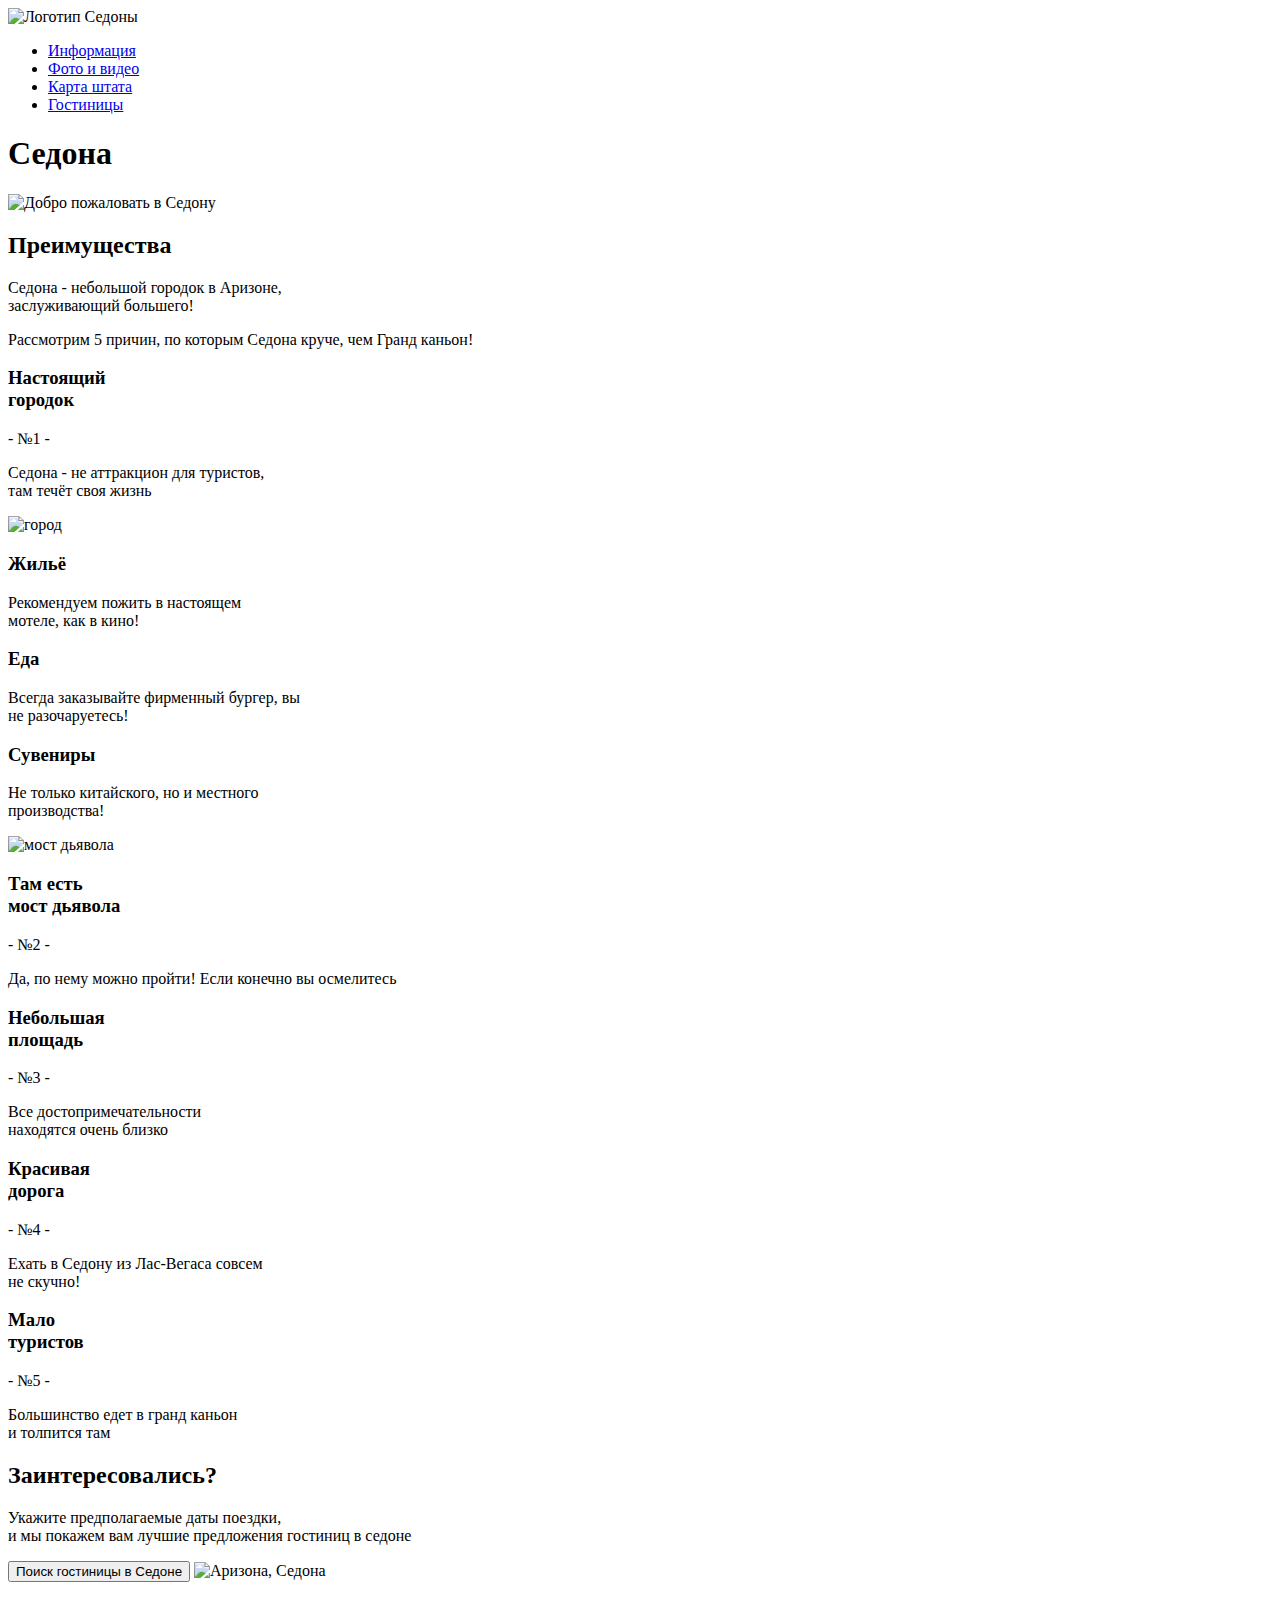
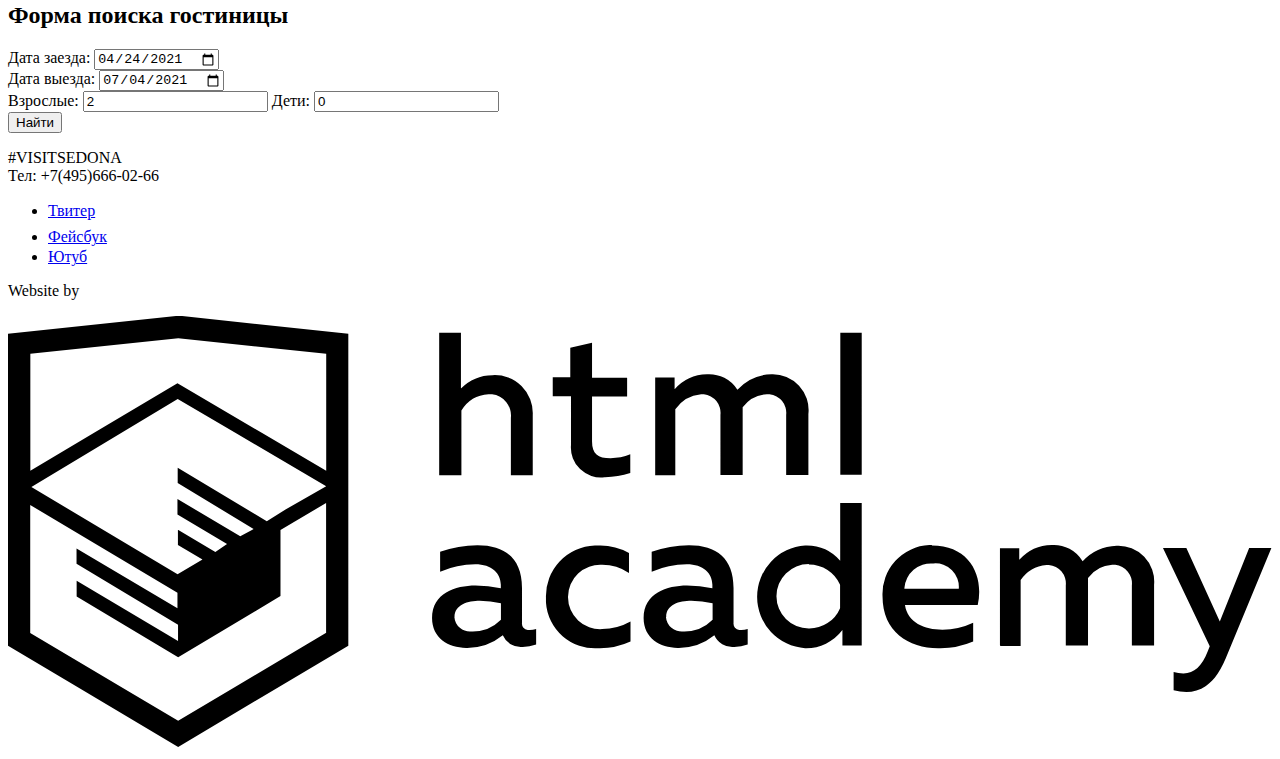
==== index.html @ e5399999 "Add files via upload" ====
<!DOCTYPE html>
<html lang="ru">
  <head>
  	<meta charset="utf-8">
  	<title>Седона</title>
    <link href="https://fonts.googleapis.com/css2?family=PT+Sans:wght@400;700&display=swap" rel="stylesheet">
    <link rel="stylesheet" href="css/normalize.css">
    <link rel="stylesheet" href="css/style.css">
  </head>
  <body>
    <div class="wrapper">
  	<header class="main-header">
  	  <nav class="main-navigation">
        <div class="main-navigation-wrapper">
          <div class="container">
  	  	    <a class="main-header-logo">
  	  	      <img src="img/logo.svg" width="140" height="71" alt="Логотип Седоны">
  	      	</a>
  	      	<ul class="site-navigation">
    	  	    <li><a href="info.html">Информация</a></li>
    	  	    <li><a href="media.html">Фото и видео</a></li>
    	  	    <li><a href="map.html">Карта штата</a></li>
    	    	  <li><a href="hotels.html">Гостиницы</a></li>
    	    	</ul>
          </div>
        </div>
  	  </nav>
  	</header>
  	<main class="container">
      <h1 class="visually-hidden">Седона</h1>
      <div class="site-intro">
  	    <img class="intro-logo" src="img/welcome.svg" width="459" height="353" alt="Добро пожаловать в Седону">
        <div class="feature-item">   
          <h2 class="visually-hidden">Преимущества</h2>
          <p class="big-tagline">Седона - небольшой городок в Аризоне,<br> заслуживающий большего!</p>
          <p>Рассмотрим 5 причин, по которым Седона круче, чем Гранд каньон!</p>
        </div>
      </div>
  	  <section class="features">
  	  	<div class="feature-items-wraper">
          <div class="feature-item feature-item-blue"> 	  
            <div class="feature-item-text">    
  	  	      <h3>Настоящий<br> городок</h3>
 	  	  	    <p>- №1 -</p>
  	  	      <p>Седона - не аттракцион для туристов,<br> там течёт своя жизнь</p> 
            </div>       
          </div>
          <img src="img/town.jpg" width="800" height="255" alt="город">	  	  	    	
          <div class="feature-item">
              <div class="feature-item-icon house-icon"></div>
  	  	      <h3>Жильё</h3>
  	  	      <p>Рекомендуем пожить в настоящем<br> мотеле, как в кино!</p>
	  	    </div>
  	    	<div class="feature-item">    
            <div class="feature-item-icon food-icon"></div>  
  	  	    <h3>Еда</h3>
  	  	    <p>Всегда заказывайте фирменный бургер, вы<br> не разочаруетесь!</p>
  	  	  </div>
  	    	<div class="feature-item">
            <div class="feature-item-icon souvenir-icon"></div>
  	  	    <h3>Сувениры</h3>
  	  	    <p>Не только китайского, но и местного<br> производства!</p>
  	  	  </div>
          <img src="img/devil-bridge.jpg" width="800" height="255" alt="мост дьявола">
          <div class="feature-item feature-item-blue">
            <div class="feature-item-text">    
  	  	      <h3>Там есть<br> мост дьявола</h3>
  	    	    <p>- №2 -</p>
  	    	    <p>Да, по нему можно пройти! Если конечно вы осмелитесь</p>
            </div>
          </div>         
          <div class="feature-item feature-item-gray">
            <div class="feature-item-text"> 
  	    	    <h3>Небольшая<br> площадь</h3>
    	    	  <p>- №3 -</p>
  	    	    <p>Все достопримечательности<br> находятся очень близко</p>
            </div>
  	  	  </div>
  	  	  <div class="feature-item feature-item-gray">
            <div class="feature-item-text"> 
    	    	  <h3>Красивая<br> дорога</h3>
  	  	      <p>- №4 -</p>
  	    	    <p>Ехать в Седону из Лас-Вегаса совсем<br> не скучно!</p>
            </div>
  	  	  </div>
  	  	  <div class="feature-item feature-item-gray">
            <div class="feature-item-text"> 
  	  	      <h3>Мало<br> туристов</h3>
  	  	      <p>- №5 -</p>
  	  	      <p>Большинство едет в гранд каньон<br> и толпится там</p>
            </div>
  	  	  </div>
        </div>
  	  </section>

  	  <section class="hotel-search">
  	  	<h2>Заинтересовались?</h2>
  	  	<p>Укажите предполагаемые даты поездки,<br> и мы покажем вам лучшие предложения гостиниц в седоне</p>
  	  	<button class="button button-brown hotel-search-button" type="button">Поиск гостиницы в Седоне</button>
        <img src="img/map.jpg" width="1200" height="593" alt="Аризона, Седона">

        <section class="modal-search">
          <h2 class="visually-hidden">Форма поиска гостиницы</h2>
          <form class="search-form" action="https://echo.htmlacademy.ru" method="get">
            <div>
              <label for="arrival-search">Дата заезда:</label>
              <input id="arrival-search" class="arrival-date" type="date" name="arrival-date" value="2021-04-24">             
            </div>
            <div>
              <label for="depature-search">Дата выезда:</label>
              <input id="depature-search" class="date-of-departure" type="date" name="date-of-departure" value="2021-07-04">
            </div>
            <div class="people-search">
              <label for="adults-search">Взрослые:</label>
              <input id="adults-search" class="amount-of-adults" type="text" name="adults" value="2">

              <label for="children-search">Дети:</label>
              <input id="children-search" class="amount-of-children" type="text" name="children" value="0">
            </div>
          <button class="button button-blue" type="submit">Найти</button>
        </form>
      </section>

  	  </section>
  	</main>
  	<footer class="main-footer">
      <div class="container">
  	  <p class="footer-contacts">
  	  	#VISITSEDONA<br>
        Тел: +7(495)666-02-66
      </p>
      <div class="footer-social">
        <ul>
      	  <li><a class="social-button" href="#"><span class="visually-hidden">Твитер</span><svg xmlns="http://www.w3.org/2000/svg" xmlns:xlink="http://www.w3.org/1999/xlink" width="17" height="15" viewBox="0 0 17 15"><path d="M10.95.144c1.685-.496 2.984.27 3.577 1.179.673-.231 1.331-.481 2.011-.708a2.345 2.345 0 0 1-.857 1.768c.685.17 1.304-.491 1.304-.491-.169 1-1.006 1.788-1.563 2.024-.231 6.75-3.175 11.217-10.077 11.082h-.446c-.41 0-4.164-.46-4.898-1.887 2.271.196 3.893-.422 4.693-1.177-.96-.3-2.679-.477-2.979-2.95.349.106.564.228 1.19.119C1.705 8.247.374 7.53.448 5.33c.285.328 1.067.536 1.34.472C1.085 5.561-.182 2.442.894.85c1.818 1.854 3.735 3.606 7.152 3.773C8.254 2.33 9.183.793 10.95.144z" fill="#fff"/></svg>
          </a></li>
      	  <li><a class="social-button" href="#"><span class="visually-hidden">Фейсбук</span><svg class="social__svg" xmlns="http://www.w3.org/2000/svg" width="12" height="22" viewBox="0 0 12 22"><path d="M12 4V0H8a4 4 0 0 0-4 4v4H0v4h4v10h4V12h4V8H8V4h4z" fill="#fff"/></svg>
          </a></li>
      	  <li><a class="social-button" href="#"><span class="visually-hidden">Ютуб</span><svg class="social__svg" xmlns="http://www.w3.org/2000/svg" xmlns:xlink="http://www.w3.org/1999/xlink" width="20" height="16" viewBox="0 0 20 16"><path d="M17 0H3C1.35 0 0 1.35 0 3v10c0 1.65 1.35 3 3 3h14c1.65 0 3-1.35 3-3V3c0-1.65-1.35-3-3-3zM6.027 11.998V4.002L15.014 8l-8.987 3.998z" fill="#fff"/></svg>
          </a></li>
        </ul>
      </div>
      <div class="footer-copyright">
       <p>Website by</p>
          <a href="https://htmlacademy.ru/intensive/htmlcss">
            <svg class="copyright-img" id="Layer_1" data-name="Layer 1" xmlns="http://www.w3.org/2000/svg" viewBox="0 0 108.08 36.85"><title>logo-htmlacademy-small</title><path d="M44.61,26.88a2,2,0,0,0,.55-0.1v1.33a3.25,3.25,0,0,1-1.18.21,1.67,1.67,0,0,1-1.67-1,4.84,4.84,0,0,1-3.14,1.08c-1.51,0-2.91-.83-2.91-2.55,0-2.13,2-2.79,3.71-2.79a11.08,11.08,0,0,1,2.17.25v-0.3c0-1-.76-1.77-2.19-1.77a7.42,7.42,0,0,0-3,.64v-1.7a10.21,10.21,0,0,1,3.19-.55c2.36,0,3.81,1.12,3.81,3.65v3a0.54,0.54,0,0,0,.49.59h0.17Zm-6.44-1.13A1.35,1.35,0,0,0,39.63,27h0.11a3.39,3.39,0,0,0,2.41-1V24.58a9.72,9.72,0,0,0-1.81-.21c-1,0-2.16.33-2.16,1.38h0Zm12.36-6.11a5,5,0,0,1,2.57.64V22a4.08,4.08,0,0,0-2.3-.7,2.75,2.75,0,1,0,0,5.49,5,5,0,0,0,2.43-.64v1.71a6.27,6.27,0,0,1-2.76.57A4.21,4.21,0,0,1,46,24.51q0-.21,0-0.41a4.32,4.32,0,0,1,4.18-4.46h0.38Zm12.17,7.24a2,2,0,0,0,.55-0.1v1.33a3.25,3.25,0,0,1-1.18.21,1.67,1.67,0,0,1-1.67-1,4.84,4.84,0,0,1-3.14,1.08c-1.51,0-2.91-.83-2.91-2.55,0-2.13,2-2.79,3.71-2.79a11.08,11.08,0,0,1,2.17.25v-0.3c0-1-.76-1.77-2.19-1.77a7.42,7.42,0,0,0-3,.64v-1.7a10.21,10.21,0,0,1,3.19-.55c2.36,0,3.81,1.12,3.81,3.65v3a0.54,0.54,0,0,0,.49.59h0.17Zm-6.44-1.13A1.35,1.35,0,0,0,57.73,27h0.11a3.39,3.39,0,0,0,2.41-1V24.58a9.72,9.72,0,0,0-1.81-.21c-1.06,0-2.16.33-2.16,1.38h0ZM73,16V28.2H71.35V26.88a3.88,3.88,0,0,1-3.19,1.54,4.4,4.4,0,0,1,0-8.78,3.81,3.81,0,0,1,3,1.3V16H73Zm-4.53,5.22a2.76,2.76,0,1,0,0,5.52A2.86,2.86,0,0,0,71.15,25V23A2.91,2.91,0,0,0,68.49,21.27ZM79,19.64c3.31,0,4.46,2.68,3.92,5.09H76.7c0.21,1.5,1.67,2.11,3.19,2.11a6.11,6.11,0,0,0,2.64-.59v1.6a7.14,7.14,0,0,1-3,.57C77,28.42,74.78,27,74.78,24a4.18,4.18,0,0,1,4-4.39H79Zm0.09,1.54a2.28,2.28,0,0,0-2.44,2.1v0.06H81.3A2,2,0,0,0,79.13,21.18Zm5.73,7V19.87h1.65v1a3.81,3.81,0,0,1,2.78-1.27A2.86,2.86,0,0,1,91.89,21a4.12,4.12,0,0,1,2.91-1.33A3.06,3.06,0,0,1,98,23V28.2h-1.9V23.05a1.59,1.59,0,0,0-1.42-1.75H94.42a2.8,2.8,0,0,0-2.07,1.12V28.2h-1.9V23.05A1.59,1.59,0,0,0,89,21.31H88.8a3,3,0,0,0-2.21,1.29v5.63H84.86Zm21.31-8.33h1.9l-3.91,9.46c-0.9,2.17-2.09,2.86-3.35,2.86a4.76,4.76,0,0,1-1.1-.14V30.46a2.86,2.86,0,0,0,.85.12c0.9,0,1.58-.64,2.07-1.9l0.17-.42-4-8.4h2l2.86,6.29ZM38.73,1.46V6.22a3.81,3.81,0,0,1,2.7-1.14,3.25,3.25,0,0,1,3.44,3.4v5.15H43V8.72a1.81,1.81,0,0,0-1.61-2h-0.3a2.93,2.93,0,0,0-2.32,1.39v5.52h-1.9V1.46h1.9ZM49.94,2.31v3h3V6.91h-3v3.81c0,1.1.5,1.46,1.58,1.46a4.49,4.49,0,0,0,1.69-.33v1.6A6.8,6.8,0,0,1,51,13.8a2.55,2.55,0,0,1-2.86-2.74V6.89H46.58V5.26h1.5V2.74Zm5.4,11.31V5.28H57v1A3.81,3.81,0,0,1,59.77,5a2.86,2.86,0,0,1,2.6,1.33A4.12,4.12,0,0,1,65.28,5,3.06,3.06,0,0,1,68.44,8.4v5.21h-1.9V8.46a1.59,1.59,0,0,0-1.42-1.75H64.89a2.8,2.8,0,0,0-2.07,1.12v5.78h-1.9V8.46A1.59,1.59,0,0,0,59.5,6.71H59.27A3,3,0,0,0,57.06,8v5.63H55.34ZM71.17,1.45H73V13.6H71.17V1.45ZM14.71,0H14.55L0,1.54V28.21l14.55,8.66,14.55-8.66V1.54Zm12.5,27.1L14.55,34.64,1.9,27.12V16.18l12.59,7.5V25L5.86,19.9v1.31l8.68,5.21v1.39L5.87,22.65V24l8.68,5.21,8.75-5.24V18.31L27.2,16V27.12Zm0-12.53-3.48,2-1.6,1L14.51,13v1.31L21,18.23H21l-0.14.09-1,.54-5.37-3.2V17l4.24,2.52-1,.67-3.2-1.9v1.31l2.1,1.24L14.5,22.1,2,14.65,14.51,7.11Zm0-1.32L14.49,5.76,1.91,13.25v-10L14.56,1.92,27.21,3.25v10h0Z" transform="translate(0 -0.02)"/></svg>
          </a>  
      </div>
      </div>
  	</footer>
    </div>
  </body>
</html>
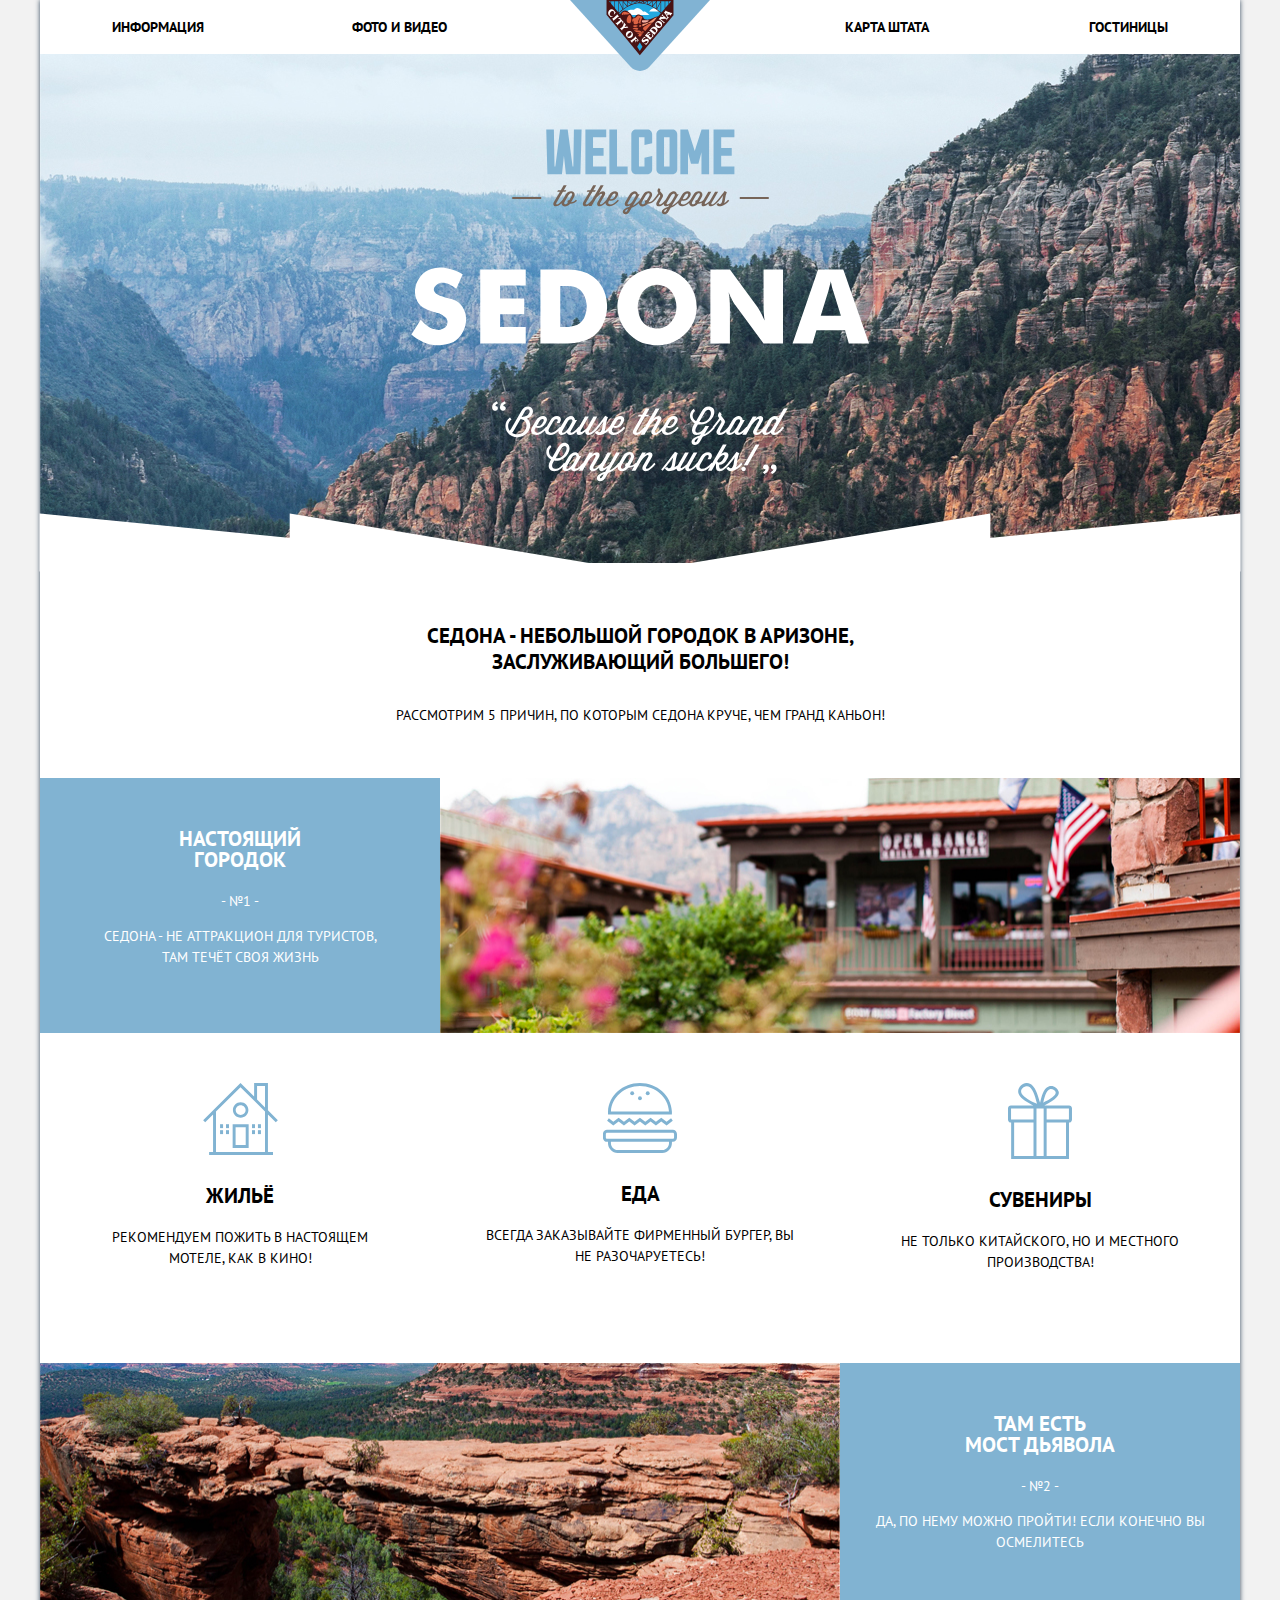
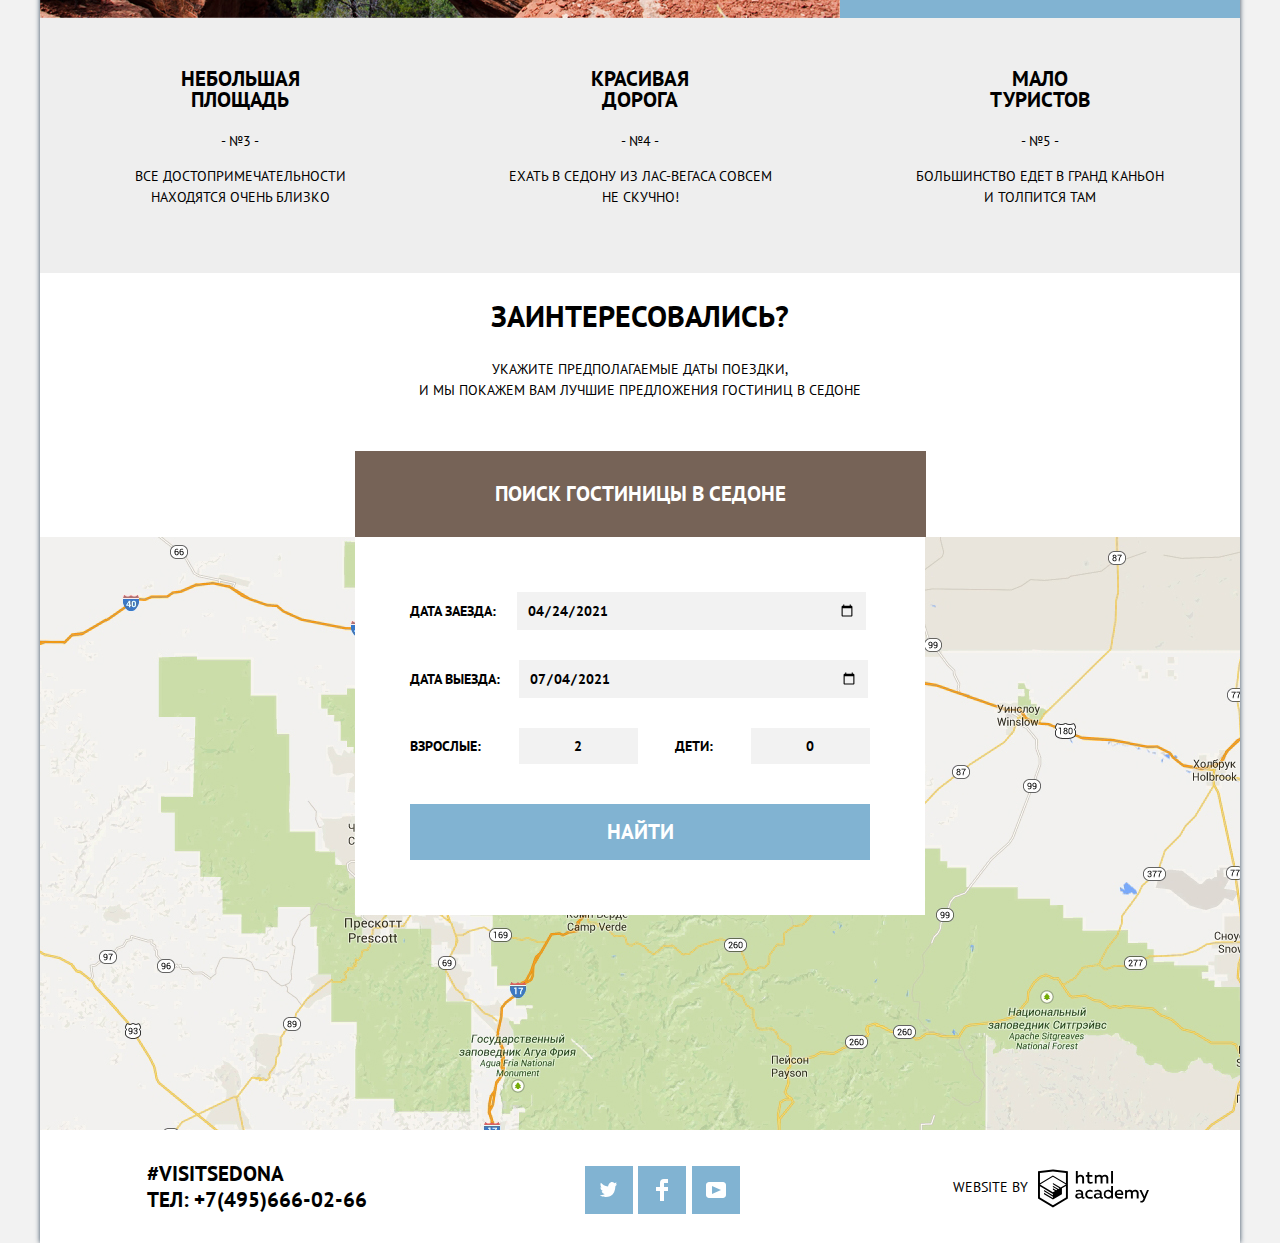
==== commit d1a05d0d: "добавил отступы в разметку" ====
--- a/index.html
+++ b/index.html
@@ -1,5 +1,6 @@
 <!DOCTYPE html>
 <html lang="ru">
+
   <head>
   	<meta charset="utf-8">
   	<title>Седона</title>
@@ -7,27 +8,40 @@
     <link rel="stylesheet" href="css/normalize.css">
     <link rel="stylesheet" href="css/style.css">
   </head>
+
   <body>
+
     <div class="wrapper">
+
   	<header class="main-header">
+
   	  <nav class="main-navigation">
+
         <div class="main-navigation-wrapper">
           <div class="container">
+
   	  	    <a class="main-header-logo">
   	  	      <img src="img/logo.svg" width="140" height="71" alt="Логотип Седоны">
   	      	</a>
+
   	      	<ul class="site-navigation">
     	  	    <li><a href="info.html">Информация</a></li>
     	  	    <li><a href="media.html">Фото и видео</a></li>
     	  	    <li><a href="map.html">Карта штата</a></li>
     	    	  <li><a href="hotels.html">Гостиницы</a></li>
     	    	</ul>
+
           </div>
         </div>
+
   	  </nav>
+
   	</header>
+
   	<main class="container">
+
       <h1 class="visually-hidden">Седона</h1>
+
       <div class="site-intro">
   	    <img class="intro-logo" src="img/welcome.svg" width="459" height="353" alt="Добро пожаловать в Седону">
         <div class="feature-item">   
@@ -36,8 +50,11 @@
           <p>Рассмотрим 5 причин, по которым Седона круче, чем Гранд каньон!</p>
         </div>
       </div>
+
   	  <section class="features">
+
   	  	<div class="feature-items-wraper">
+
           <div class="feature-item feature-item-blue"> 	  
             <div class="feature-item-text">    
   	  	      <h3>Настоящий<br> городок</h3>
@@ -45,22 +62,26 @@
   	  	      <p>Седона - не аттракцион для туристов,<br> там течёт своя жизнь</p> 
             </div>       
           </div>
-          <img src="img/town.jpg" width="800" height="255" alt="город">	  	  	    	
+          <img src="img/town.jpg" width="800" height="255" alt="город">	 
+
           <div class="feature-item">
-              <div class="feature-item-icon house-icon"></div>
-  	  	      <h3>Жильё</h3>
-  	  	      <p>Рекомендуем пожить в настоящем<br> мотеле, как в кино!</p>
+            <div class="feature-item-icon house-icon"></div>
+  	  	    <h3>Жильё</h3>
+  	  	    <p>Рекомендуем пожить в настоящем<br> мотеле, как в кино!</p>
 	  	    </div>
+
   	    	<div class="feature-item">    
-            <div class="feature-item-icon food-icon"></div>  
+            <div class="feature-item-icon food-icon"></div>
   	  	    <h3>Еда</h3>
   	  	    <p>Всегда заказывайте фирменный бургер, вы<br> не разочаруетесь!</p>
   	  	  </div>
+
   	    	<div class="feature-item">
             <div class="feature-item-icon souvenir-icon"></div>
   	  	    <h3>Сувениры</h3>
   	  	    <p>Не только китайского, но и местного<br> производства!</p>
   	  	  </div>
+
           <img src="img/devil-bridge.jpg" width="800" height="255" alt="мост дьявола">
           <div class="feature-item feature-item-blue">
             <div class="feature-item-text">    
@@ -68,7 +89,8 @@
   	    	    <p>- №2 -</p>
   	    	    <p>Да, по нему можно пройти! Если конечно вы осмелитесь</p>
             </div>
-          </div>         
+          </div> 
+
           <div class="feature-item feature-item-gray">
             <div class="feature-item-text"> 
   	    	    <h3>Небольшая<br> площадь</h3>
@@ -76,6 +98,7 @@
   	    	    <p>Все достопримечательности<br> находятся очень близко</p>
             </div>
   	  	  </div>
+
   	  	  <div class="feature-item feature-item-gray">
             <div class="feature-item-text"> 
     	    	  <h3>Красивая<br> дорога</h3>
@@ -83,6 +106,7 @@
   	    	    <p>Ехать в Седону из Лас-Вегаса совсем<br> не скучно!</p>
             </div>
   	  	  </div>
+
   	  	  <div class="feature-item feature-item-gray">
             <div class="feature-item-text"> 
   	  	      <h3>Мало<br> туристов</h3>
@@ -90,10 +114,13 @@
   	  	      <p>Большинство едет в гранд каньон<br> и толпится там</p>
             </div>
   	  	  </div>
+
         </div>
+
   	  </section>
 
   	  <section class="hotel-search">
+
   	  	<h2>Заинтересовались?</h2>
   	  	<p>Укажите предполагаемые даты поездки,<br> и мы покажем вам лучшие предложения гостиниц в седоне</p>
   	  	<button class="button button-brown hotel-search-button" type="button">Поиск гостиницы в Седоне</button>
@@ -113,40 +140,54 @@
             <div class="people-search">
               <label for="adults-search">Взрослые:</label>
               <input id="adults-search" class="amount-of-adults" type="text" name="adults" value="2">
-
               <label for="children-search">Дети:</label>
               <input id="children-search" class="amount-of-children" type="text" name="children" value="0">
             </div>
-          <button class="button button-blue" type="submit">Найти</button>
-        </form>
-      </section>
+            <button class="button button-blue" type="submit">Найти</button>
+          </form>
+        </section>
 
   	  </section>
+
   	</main>
+
   	<footer class="main-footer">
+
       <div class="container">
+
   	  <p class="footer-contacts">
   	  	#VISITSEDONA<br>
         Тел: +7(495)666-02-66
       </p>
+
       <div class="footer-social">
         <ul>
+
       	  <li><a class="social-button" href="#"><span class="visually-hidden">Твитер</span><svg xmlns="http://www.w3.org/2000/svg" xmlns:xlink="http://www.w3.org/1999/xlink" width="17" height="15" viewBox="0 0 17 15"><path d="M10.95.144c1.685-.496 2.984.27 3.577 1.179.673-.231 1.331-.481 2.011-.708a2.345 2.345 0 0 1-.857 1.768c.685.17 1.304-.491 1.304-.491-.169 1-1.006 1.788-1.563 2.024-.231 6.75-3.175 11.217-10.077 11.082h-.446c-.41 0-4.164-.46-4.898-1.887 2.271.196 3.893-.422 4.693-1.177-.96-.3-2.679-.477-2.979-2.95.349.106.564.228 1.19.119C1.705 8.247.374 7.53.448 5.33c.285.328 1.067.536 1.34.472C1.085 5.561-.182 2.442.894.85c1.818 1.854 3.735 3.606 7.152 3.773C8.254 2.33 9.183.793 10.95.144z" fill="#fff"/></svg>
           </a></li>
+
       	  <li><a class="social-button" href="#"><span class="visually-hidden">Фейсбук</span><svg class="social__svg" xmlns="http://www.w3.org/2000/svg" width="12" height="22" viewBox="0 0 12 22"><path d="M12 4V0H8a4 4 0 0 0-4 4v4H0v4h4v10h4V12h4V8H8V4h4z" fill="#fff"/></svg>
           </a></li>
+
       	  <li><a class="social-button" href="#"><span class="visually-hidden">Ютуб</span><svg class="social__svg" xmlns="http://www.w3.org/2000/svg" xmlns:xlink="http://www.w3.org/1999/xlink" width="20" height="16" viewBox="0 0 20 16"><path d="M17 0H3C1.35 0 0 1.35 0 3v10c0 1.65 1.35 3 3 3h14c1.65 0 3-1.35 3-3V3c0-1.65-1.35-3-3-3zM6.027 11.998V4.002L15.014 8l-8.987 3.998z" fill="#fff"/></svg>
           </a></li>
+
         </ul>
       </div>
+
       <div class="footer-copyright">
        <p>Website by</p>
           <a href="https://htmlacademy.ru/intensive/htmlcss">
             <svg class="copyright-img" id="Layer_1" data-name="Layer 1" xmlns="http://www.w3.org/2000/svg" viewBox="0 0 108.08 36.85"><title>logo-htmlacademy-small</title><path d="M44.61,26.88a2,2,0,0,0,.55-0.1v1.33a3.25,3.25,0,0,1-1.18.21,1.67,1.67,0,0,1-1.67-1,4.84,4.84,0,0,1-3.14,1.08c-1.51,0-2.91-.83-2.91-2.55,0-2.13,2-2.79,3.71-2.79a11.08,11.08,0,0,1,2.17.25v-0.3c0-1-.76-1.77-2.19-1.77a7.42,7.42,0,0,0-3,.64v-1.7a10.21,10.21,0,0,1,3.19-.55c2.36,0,3.81,1.12,3.81,3.65v3a0.54,0.54,0,0,0,.49.59h0.17Zm-6.44-1.13A1.35,1.35,0,0,0,39.63,27h0.11a3.39,3.39,0,0,0,2.41-1V24.58a9.72,9.72,0,0,0-1.81-.21c-1,0-2.16.33-2.16,1.38h0Zm12.36-6.11a5,5,0,0,1,2.57.64V22a4.08,4.08,0,0,0-2.3-.7,2.75,2.75,0,1,0,0,5.49,5,5,0,0,0,2.43-.64v1.71a6.27,6.27,0,0,1-2.76.57A4.21,4.21,0,0,1,46,24.51q0-.21,0-0.41a4.32,4.32,0,0,1,4.18-4.46h0.38Zm12.17,7.24a2,2,0,0,0,.55-0.1v1.33a3.25,3.25,0,0,1-1.18.21,1.67,1.67,0,0,1-1.67-1,4.84,4.84,0,0,1-3.14,1.08c-1.51,0-2.91-.83-2.91-2.55,0-2.13,2-2.79,3.71-2.79a11.08,11.08,0,0,1,2.17.25v-0.3c0-1-.76-1.77-2.19-1.77a7.42,7.42,0,0,0-3,.64v-1.7a10.21,10.21,0,0,1,3.19-.55c2.36,0,3.81,1.12,3.81,3.65v3a0.54,0.54,0,0,0,.49.59h0.17Zm-6.44-1.13A1.35,1.35,0,0,0,57.73,27h0.11a3.39,3.39,0,0,0,2.41-1V24.58a9.72,9.72,0,0,0-1.81-.21c-1.06,0-2.16.33-2.16,1.38h0ZM73,16V28.2H71.35V26.88a3.88,3.88,0,0,1-3.19,1.54,4.4,4.4,0,0,1,0-8.78,3.81,3.81,0,0,1,3,1.3V16H73Zm-4.53,5.22a2.76,2.76,0,1,0,0,5.52A2.86,2.86,0,0,0,71.15,25V23A2.91,2.91,0,0,0,68.49,21.27ZM79,19.64c3.31,0,4.46,2.68,3.92,5.09H76.7c0.21,1.5,1.67,2.11,3.19,2.11a6.11,6.11,0,0,0,2.64-.59v1.6a7.14,7.14,0,0,1-3,.57C77,28.42,74.78,27,74.78,24a4.18,4.18,0,0,1,4-4.39H79Zm0.09,1.54a2.28,2.28,0,0,0-2.44,2.1v0.06H81.3A2,2,0,0,0,79.13,21.18Zm5.73,7V19.87h1.65v1a3.81,3.81,0,0,1,2.78-1.27A2.86,2.86,0,0,1,91.89,21a4.12,4.12,0,0,1,2.91-1.33A3.06,3.06,0,0,1,98,23V28.2h-1.9V23.05a1.59,1.59,0,0,0-1.42-1.75H94.42a2.8,2.8,0,0,0-2.07,1.12V28.2h-1.9V23.05A1.59,1.59,0,0,0,89,21.31H88.8a3,3,0,0,0-2.21,1.29v5.63H84.86Zm21.31-8.33h1.9l-3.91,9.46c-0.9,2.17-2.09,2.86-3.35,2.86a4.76,4.76,0,0,1-1.1-.14V30.46a2.86,2.86,0,0,0,.85.12c0.9,0,1.58-.64,2.07-1.9l0.17-.42-4-8.4h2l2.86,6.29ZM38.73,1.46V6.22a3.81,3.81,0,0,1,2.7-1.14,3.25,3.25,0,0,1,3.44,3.4v5.15H43V8.72a1.81,1.81,0,0,0-1.61-2h-0.3a2.93,2.93,0,0,0-2.32,1.39v5.52h-1.9V1.46h1.9ZM49.94,2.31v3h3V6.91h-3v3.81c0,1.1.5,1.46,1.58,1.46a4.49,4.49,0,0,0,1.69-.33v1.6A6.8,6.8,0,0,1,51,13.8a2.55,2.55,0,0,1-2.86-2.74V6.89H46.58V5.26h1.5V2.74Zm5.4,11.31V5.28H57v1A3.81,3.81,0,0,1,59.77,5a2.86,2.86,0,0,1,2.6,1.33A4.12,4.12,0,0,1,65.28,5,3.06,3.06,0,0,1,68.44,8.4v5.21h-1.9V8.46a1.59,1.59,0,0,0-1.42-1.75H64.89a2.8,2.8,0,0,0-2.07,1.12v5.78h-1.9V8.46A1.59,1.59,0,0,0,59.5,6.71H59.27A3,3,0,0,0,57.06,8v5.63H55.34ZM71.17,1.45H73V13.6H71.17V1.45ZM14.71,0H14.55L0,1.54V28.21l14.55,8.66,14.55-8.66V1.54Zm12.5,27.1L14.55,34.64,1.9,27.12V16.18l12.59,7.5V25L5.86,19.9v1.31l8.68,5.21v1.39L5.87,22.65V24l8.68,5.21,8.75-5.24V18.31L27.2,16V27.12Zm0-12.53-3.48,2-1.6,1L14.51,13v1.31L21,18.23H21l-0.14.09-1,.54-5.37-3.2V17l4.24,2.52-1,.67-3.2-1.9v1.31l2.1,1.24L14.5,22.1,2,14.65,14.51,7.11Zm0-1.32L14.49,5.76,1.91,13.25v-10L14.56,1.92,27.21,3.25v10h0Z" transform="translate(0 -0.02)"/></svg>
           </a>  
       </div>
+
       </div>
+
   	</footer>
+
     </div>
+
   </body>
+  
 </html>
--- a/css/style.css
+++ b/css/style.css
@@ -0,0 +1,823 @@
+body {
+  margin: 0;
+  padding: 0;
+
+  font-family: "PT Sans", Arial, sans-serif;
+  font-size: 14px;
+  line-height: 21px;
+  color: #000000;
+  text-transform: uppercase;
+
+  background-color: #f2f2f2;
+}
+
+a {
+  text-decoration: none;
+}
+
+h1 {
+  margin: 0;
+}
+
+.wrapper {
+  width: 1200px;
+  margin: auto;
+
+  box-shadow: 0 0 5px 0 #34495e;
+}
+
+.visually-hidden:not(:focus):not(:active),
+input[type="checkbox"].visually-hidden,
+input[type="radio"].visually-hidden {
+    position: absolute;
+
+    width: 1px;
+    height: 1px;
+    margin: -1px;
+    border: 0;
+    padding: 0;
+
+    white-space: nowrap;
+
+    clip-path: inset(100%);
+    clip: rect(0 0 0 0);
+    overflow: hidden;
+}
+
+.button {
+  font: inherit;
+  font-size: 21px;
+  line-height: 26px;
+  font-weight: 700; 
+
+  text-align: center;
+  color: #ffffff;
+  vertical-align: middle;
+  text-transform: uppercase;
+
+  background-color: #766357;
+  border: none;
+}
+
+.button:hover,
+.button:focus {
+  background-color: #604e43;
+}
+
+.button:active {
+  color: rgba(255, 255, 255, 0.3);
+
+  background-color: #503e33;
+}
+
+.button-blue {
+  background-color: #81b3d2;
+}
+
+.button-blue:hover,
+.button-blue:focus,
+.social-button:hover,
+.social-button:focus {
+  background-color: #669ec0;
+}
+
+.button-blue:active,
+.social-button:active {
+  background-color: #5496bd;
+}
+
+.inner-button-blue {
+  font: inherit;
+}
+
+.inner-button-brown {
+  font: inherit;
+}
+
+.button-transparent {
+  font: inherit;
+  width: 132px;
+  height: 32px;
+  
+  margin: 0 auto;
+  margin-bottom: 35px;
+
+  background-color: unset;
+  border: 2px solid #ffffff;
+  border-radius: 2px;
+}
+
+.button-transparent:hover,
+.button-transparent:focus {
+  color: #000000;
+
+  background-color: #ffffff;
+}
+
+.filter {
+  width: 1200px;
+
+  color: #ffffff;
+
+  background-color: #e4f1f9;
+  background-image: url("../img/filter background.jpg");
+  background-position: 0 -50px;
+  background-repeat: no-repeat;
+}
+
+.filter-form {
+  display: flex;
+  justify-content: space-between;
+  padding-top: 25px;
+}
+
+.filter-form fieldset {
+  padding: 0;
+  margin-left: 0;
+
+  border: none;
+}
+
+.filter-form legend {
+  margin-bottom: 10px;
+
+  font-size: 16px;
+  line-height: 21px;
+  font-weight: 700;
+}
+
+.filter-form ul {
+  padding-left: 40px;
+
+  list-style: none;
+}
+
+.filter-form li {
+  position: relative;
+  margin-bottom: 25px;
+}
+
+.filter-left label::before {
+  content: "";
+
+  position: absolute;
+  bottom: -3px;
+  left: -40px;
+
+  width: 23px;
+  height: 23px;
+
+  background-color: transparent;
+  border: 2px #ffffff solid;
+  border-radius: 10%;
+}
+
+.checkbox:checked + label::after {
+  content: "";
+
+  position: absolute;
+  left: -34px;
+
+  width: 22px;
+  height: 19px;
+
+  background-image: url("../img/checkbox-on.png");
+  background-repeat: no-repeat;
+  background-position: 0 0;
+}
+
+.filter-left {
+  display: flex;
+  margin-left: 70px;
+}
+
+.filter-right {
+  display: flex;
+  flex-direction: column;
+
+  margin-right: 70px;
+}
+
+.infrastructure {
+  width: 150px;
+
+  margin-right: 90px;
+}
+
+.type-of-house {
+  width: 140px;
+
+  margin: 0;
+}
+
+.cost-per-day {
+  width: 320px; 
+}
+
+.cost-wraper {
+  display: flex;
+  width: 320px;
+  height: 30px;
+
+  margin-bottom: 20px;
+
+  border: 2px solid #ffffff;
+  border-radius: 2px;
+}
+
+.cost-amount {
+  width: 160px;
+
+  margin-top: -10px;
+  margin-left: 50px;
+
+  text-align: center;
+}
+
+.cost-per-day input {
+  width: 70px;
+
+  color: #ffffff;
+
+  background-color: unset;
+  border: none;
+}
+
+.scale {
+  width: 320px;
+  height: 2px;
+
+  background-color: rgba(255, 255, 255, 0.3);
+}
+
+.bar {
+  width: 250px;
+  height: 2px;
+
+  background-color: #ffffff;
+}
+
+.range-controls {
+  margin-bottom: 25px;
+}
+
+.range-toggles {
+  display: flex;
+}
+
+.range-toggle {
+  width: 20px;
+  height: 20px;
+  margin-top: -12px;
+  
+  background-color: #ffffff;
+  border-radius: 50%;
+}
+
+.range-toggle-max {
+  margin-left: 220px;
+}
+
+.range-toggle-center {
+  width: 4px;
+  height: 4px;
+
+  margin: 40%;
+
+  background-color: #ababab;
+  border-radius: 50%;
+}
+
+.filter-result {
+  display: flex;
+  justify-content: space-between;
+  padding-bottom: 10px;
+}
+
+.filter-result-info {
+  display: flex;
+}
+
+.hotels-amount,
+.result-item h3 {
+  font-size: 21px;
+  line-height: 26px;
+  font-weight: 700;
+}
+
+.hotels-amount {
+  width: 120px;
+  margin-left: 70px;
+  margin-top: 30px;
+  margin-right: 45px;
+}
+
+.sort-title,
+.sort-by {
+  font-size: 12px;
+  line-height: 18px;
+}
+
+.sort-title {
+  width: 80px;
+  margin-top: 35px;
+  margin-right: 35px;
+}
+
+.sort-list {
+  display: flex;
+  margin-top: 35px;
+  padding: 0;
+
+  list-style: none;
+}
+
+.sort-by {
+  margin-right: 30px;
+  padding: 0;
+
+  text-decoration: underline dotted #81b3d2;
+  color: #b2b2b2;
+  text-transform: uppercase;
+
+  background-color: unset;
+  border: none;
+}
+
+.sort-by:hover,
+.sort-by:focus {
+  color: #81b3d2;
+}
+
+.sort-by:active {
+  text-decoration: none;
+  color: #000000;
+}
+
+.sort-by-active {
+  text-decoration: none;
+  color: #81b3d2;
+}
+
+.page-nav {
+  margin-right: 70px;
+  margin-top: 35px;
+}
+
+.page-up,
+.page-down {
+  background-color: unset;
+  border: none;
+}
+
+.page-up {
+  fill: #cacaca;
+}
+
+.page-down {
+  fill: #81b3d2;
+}
+
+.result-item {
+  display: flex;
+  justify-content: space-between;
+  border-top: 1px solid #e5e5e5;
+  border-bottom: 1px solid #e5e5e5;
+}
+
+.hotel-img {
+  width: 135px;
+  height: 90px;
+}
+
+.left-column,
+.right-column {
+  margin-top: 35px;
+  margin-bottom: 35px;
+}
+
+.left-column {
+  display: flex;
+  margin-left: 70px;
+}
+
+.right-column {
+  margin-right: 70px;
+}
+
+.left-column-info {
+  display: flex;
+  flex-wrap: wrap;
+  width: 260px;
+  margin-left: 30px;
+}
+
+.left-column-info h3{
+  margin: 0;
+  margin-top: -5px;
+  
+  width: 260px;
+}
+
+.left-column p {
+  margin-top: 5px;
+  margin-bottom: 10px;
+}
+
+.hotel-type {
+  width: 80px;
+  margin-right: 35px;
+}
+
+.hotel-cost-per-day {
+  width: 70px;
+}
+
+.result-item .button-blue {
+  width: 110px;
+  margin-right: 5px;
+  padding-top: 3px; 
+}
+
+.result-item .button-brown {
+  width: 142px;
+  padding-top: 3px; 
+}
+
+.right-column-stars {
+  text-align: right;
+  margin-bottom: 40px;
+}
+
+.rating {
+  width: 111px;
+  margin: 0;
+  padding: 3px;
+
+  text-align: center;
+
+  background-color: #f2f2f2;
+}
+
+.container {
+  width: 1200px;
+  margin: 0 auto;
+}
+
+.main-navigation {
+  position: relative;
+  display: flex;
+  flex-direction: column;
+  align-items: center;
+
+  font-size: 14px;
+  line-height: 24px;
+  font-weight: 700;
+  color: #000000;
+}
+
+.main-header-logo {
+  position: absolute;
+  top: 0;
+  left: 50%;
+
+  margin-left: -70px;
+
+  width: 140px;
+  height: 71px;
+}
+
+.main-navigation-wrapper .container {
+  display: flex;
+  justify-content: space-between;
+}
+
+.site-navigation {
+  display: flex;
+  justify-content: flex-start;
+  margin: 0;
+  padding: 0;
+
+  list-style: none;
+}
+
+.site-navigation li {
+  width: 236px;
+  margin-right: 5px;
+  padding-top: 15px;
+  padding-bottom: 15px;
+
+  text-align: center;
+}
+
+.site-navigation li:nth-of-type(2) {
+  margin-right: 252px;
+}
+
+.site-navigation a {
+  color: #000000;
+}
+
+.site-navigation a:hover,
+.site-navigation a:focus {
+  color: #81b3d2
+}
+
+.site-navigation a:active {
+  color: #eeeeee;
+}
+
+.site-navigation-current {
+  cursor: pointer;
+
+  color: #766357;
+}
+
+.container,
+.main-navigation-wrapper,
+.main-footer .container {
+  background-color: #ffffff;
+}
+
+.site-intro {
+  background-color: #e4f1f9;
+  background-image: url("../img/bg.jpg");
+  background-position: 0 -55px;
+  background-repeat: no-repeat;
+  background-size: auto;
+}
+
+.site-intro {
+  text-align: center;
+}
+
+.intro-logo {
+  margin-top: 75px;
+}
+
+.site-intro .feature-item{
+  position: relative;
+  width: 100%;
+  height: 215px;
+  margin-top: 75px;
+}
+
+.site-intro .feature-item::before {
+  content: "";
+
+  position: absolute;
+  top: -50px;
+  left: 0;
+  
+  width: 1202px;
+  height: 59px;
+  margin-left: -1px;
+
+  background-image: url("../img/polygon.png");
+  background-position: 0 0;
+  background-repeat: no-repeat;
+}
+
+.big-tagline {
+  margin-bottom: 30px;
+  padding-top: 60px;
+
+  font-size: 21px;
+  line-height: 26px;
+  font-weight: 700;
+}
+
+.feature-items-wraper {
+  display: flex;
+  flex-wrap: wrap;
+}
+
+
+.feature-item {
+  width: 400px;
+  height: 330px;
+
+  text-align: center;
+
+  background-color: #ffffff;
+}
+
+.feature-item h3{
+  margin-top: 30px;
+
+  font-size: 21px;
+  line-height: 21px;
+  font-weight: 700;
+}
+
+.feature-item-blue {
+  width: 400px;
+  height: 255px;
+
+  color: #ffffff;
+
+  background-color: #81b3d2;
+}
+
+.feature-item-gray {
+  width: 400px;
+  height: 255px;
+
+  background-color: #eeeeee;
+}
+
+.feature-item-text {
+  margin-top: 50px;
+}
+
+.feature-item-icon {
+  margin: 0 auto;
+  margin-top: 50px;
+}
+
+.house-icon {
+  width: 75px;
+  height: 72px;
+
+  background-image: url("../img/icon-1.svg");
+  background-repeat: no-repeat;
+}
+
+.food-icon {
+  width: 74px;
+  height: 70px;
+
+  background-image: url("../img/icon-2.svg");
+  background-repeat: no-repeat;
+}
+
+.souvenir-icon {
+  width: 64px;
+  height: 76px;
+
+  background-image: url("../img/icon-3.svg");
+  background-repeat: no-repeat;
+}
+
+.hotel-search {
+  position: relative;
+
+  text-align: center;
+}
+
+.hotel-search h2 {
+  font-size: 30px;
+  line-height: 36px;
+}
+
+.hotel-search p {
+  margin-bottom: 50px;
+}
+
+.hotel-search-button {
+  padding: 30px 140px;
+}
+
+.main-footer .container {
+  display: flex;
+  justify-content: space-around;
+}
+
+.footer-contacts {
+  margin-top: 25px;
+  margin-bottom: 30px;
+  width: 225px;
+
+  align-self: center;
+
+  font-size: 21px;
+  line-height: 26px;
+  font-weight: 700;
+}
+
+.footer-social {
+  width: 155px;
+  margin-top: 30px;
+
+  text-align: center;
+}
+
+.footer-social ul {
+  display: flex;
+  flex-wrap: wrap;
+  justify-content: space-between;
+  width: 155px;
+  margin: 0 auto;
+  padding: 0;
+
+  list-style: none;
+}
+
+.social-button {
+  display: flex;
+  align-items: center;
+  justify-content: center;
+  width: 48px;
+  height: 48px;
+
+  color: #ffffff;
+
+  background-color: #81b3d2;
+}
+
+.social-button:active path {
+  fill: rgba(255, 255, 255, 0.3);
+}
+
+.footer-copyright {
+  display: flex;
+  align-self: center;
+
+  width: 200px;
+  margin-right: -20px;
+ 
+  text-align: center;
+}
+
+.footer-copyright a:hover,
+.footer-copyright a:focus {
+  fill: #81b3d2;
+}
+
+.footer-copyright a:active {
+  fill: #bdbbbc;
+}
+
+.copyright-img {
+  width: 111px;
+  height: 41px;
+  margin-left: 10px;
+  margin-top: 5px;
+}
+
+.modal-search {
+  position: absolute;
+  top: 239px; 
+  left: 50%;
+
+  width: 460px;
+  margin-left: -285px;
+  padding: 55px;
+
+  text-align: start;
+
+  background-color: #ffffff;
+}
+
+.search-form input {
+  font: inherit;
+  font-size: 14px;
+  line-height: 26px;
+  font-weight: 700; 
+
+  background-color: #f2f2f2;
+  border: none;
+}
+
+.search-form label {
+  font: inherit;
+  font-size: 14px;
+  line-height: 26px;
+  font-weight: 700; 
+}
+
+.search-form input[type="date"] {
+  box-sizing: border-box;
+
+  width: 349px;
+  margin-left: 15px;
+  margin-bottom: 30px;
+  padding: 5px 10px;
+}
+
+.search-form input[id="arrival-search"] {
+  margin-left: 17px;
+}
+
+.people-search {
+  display: flex;
+  justify-content: space-between;
+  align-items: center;
+
+  margin-bottom: 40px;
+}
+
+.search-form input[type="text"] {
+  width: 115px;
+  padding-top: 5px;
+  padding-bottom: 5px;
+
+  text-align: center;
+}
+
+.search-form .button {
+  width: 100%;
+  padding-top: 15px;
+  padding-bottom: 15px;
+}
+
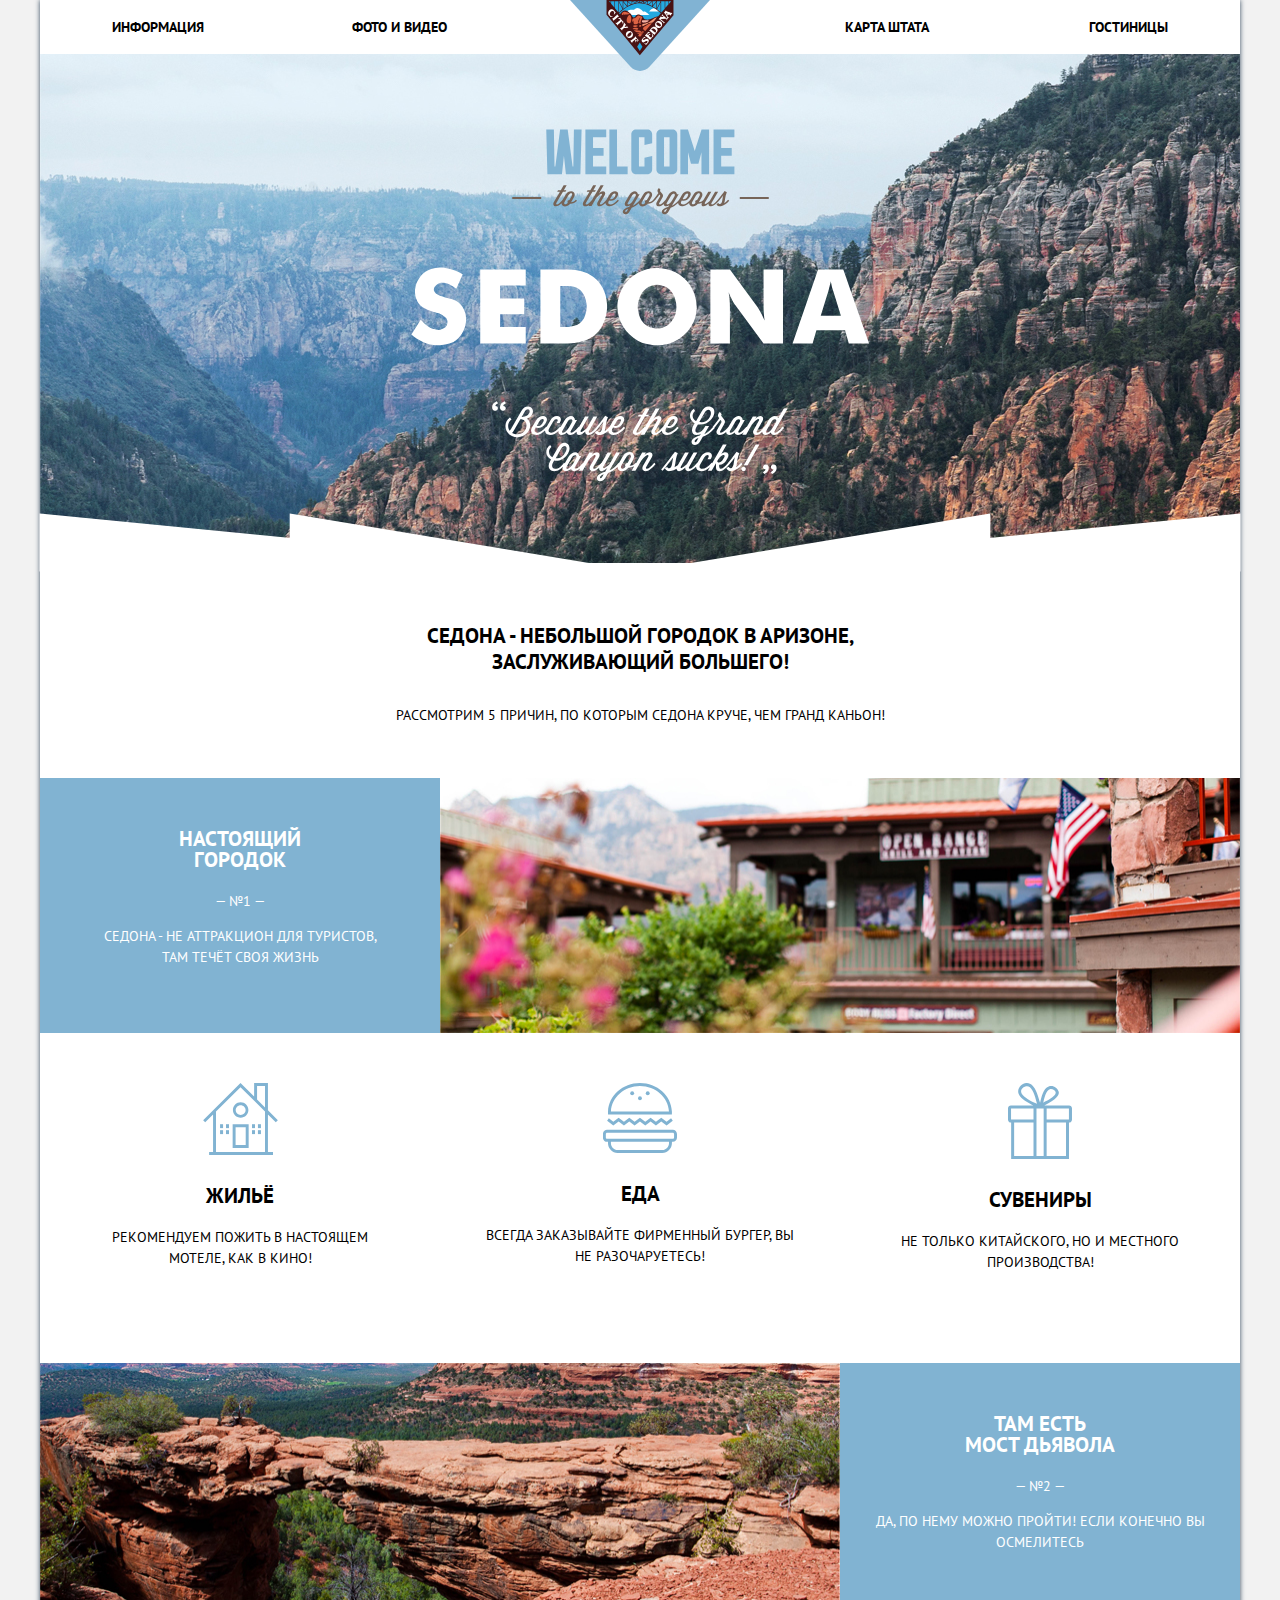
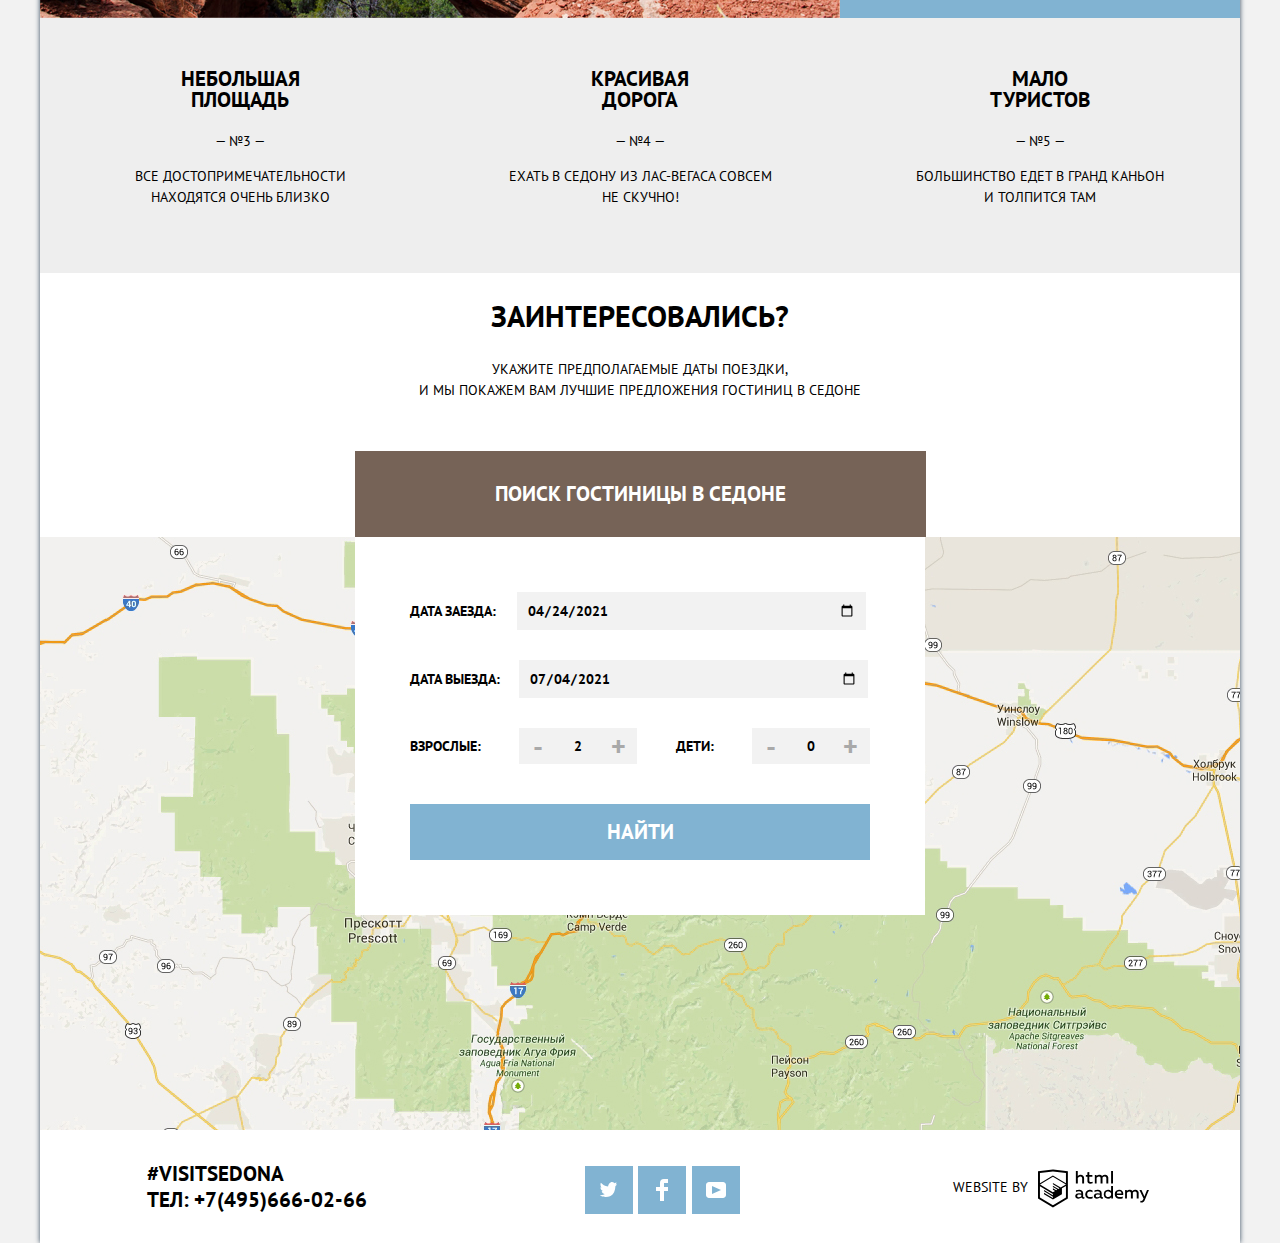
==== commit 9cb1547a: "написал скрипт для модальных окон" ====
--- a/index.html
+++ b/index.html
@@ -58,7 +58,7 @@
           <div class="feature-item feature-item-blue"> 	  
             <div class="feature-item-text">    
   	  	      <h3>Настоящий<br> городок</h3>
- 	  	  	    <p>- №1 -</p>
+ 	  	  	    <p>— №1 —</p>
   	  	      <p>Седона - не аттракцион для туристов,<br> там течёт своя жизнь</p> 
             </div>       
           </div>
@@ -86,7 +86,7 @@
           <div class="feature-item feature-item-blue">
             <div class="feature-item-text">    
   	  	      <h3>Там есть<br> мост дьявола</h3>
-  	    	    <p>- №2 -</p>
+  	    	    <p>— №2 —</p>
   	    	    <p>Да, по нему можно пройти! Если конечно вы осмелитесь</p>
             </div>
           </div> 
@@ -94,7 +94,7 @@
           <div class="feature-item feature-item-gray">
             <div class="feature-item-text"> 
   	    	    <h3>Небольшая<br> площадь</h3>
-    	    	  <p>- №3 -</p>
+    	    	  <p>— №3 —</p>
   	    	    <p>Все достопримечательности<br> находятся очень близко</p>
             </div>
   	  	  </div>
@@ -102,7 +102,7 @@
   	  	  <div class="feature-item feature-item-gray">
             <div class="feature-item-text"> 
     	    	  <h3>Красивая<br> дорога</h3>
-  	  	      <p>- №4 -</p>
+  	  	      <p>— №4 —</p>
   	    	    <p>Ехать в Седону из Лас-Вегаса совсем<br> не скучно!</p>
             </div>
   	  	  </div>
@@ -110,7 +110,7 @@
   	  	  <div class="feature-item feature-item-gray">
             <div class="feature-item-text"> 
   	  	      <h3>Мало<br> туристов</h3>
-  	  	      <p>- №5 -</p>
+  	  	      <p>— №5 —</p>
   	  	      <p>Большинство едет в гранд каньон<br> и толпится там</p>
             </div>
   	  	  </div>
@@ -120,13 +120,12 @@
   	  </section>
 
   	  <section class="hotel-search">
-
   	  	<h2>Заинтересовались?</h2>
   	  	<p>Укажите предполагаемые даты поездки,<br> и мы покажем вам лучшие предложения гостиниц в седоне</p>
   	  	<button class="button button-brown hotel-search-button" type="button">Поиск гостиницы в Седоне</button>
         <img src="img/map.jpg" width="1200" height="593" alt="Аризона, Седона">
 
-        <section class="modal-search">
+        <section class="popup-search">
           <h2 class="visually-hidden">Форма поиска гостиницы</h2>
           <form class="search-form" action="https://echo.htmlacademy.ru" method="get">
             <div>
@@ -139,9 +138,18 @@
             </div>
             <div class="people-search">
               <label for="adults-search">Взрослые:</label>
-              <input id="adults-search" class="amount-of-adults" type="text" name="adults" value="2">
+              <div class="people-amount">
+                <input type="button" value="-" onClick="change('adults-search',0,10, -1);">
+                <input id="adults-search" class="amount-of-adults" type="text" name="adults" value="2">
+                <input type="button" value="+" onClick="change('adults-search',0,10, 1);">
+              </div>
+
               <label for="children-search">Дети:</label>
-              <input id="children-search" class="amount-of-children" type="text" name="children" value="0">
+              <div class="people-amount">
+                <input type="button" value="-" onClick="change('children-search',0,10, -1);">
+                <input id="children-search" class="amount-of-children" type="text" name="children" value="0">
+                <input type="button" value="+" onClick="change('children-search',0,10, 1);">
+              </div>
             </div>
             <button class="button button-blue" type="submit">Найти</button>
           </form>
@@ -188,6 +196,7 @@
 
     </div>
 
+    <script src="script/popup.js"></script>
   </body>
   
 </html>
--- a/css/style.css
+++ b/css/style.css
@@ -114,6 +114,405 @@
   background-color: #ffffff;
 }
 
+.container {
+  width: 1200px;
+  margin: 0 auto;
+}
+
+.main-navigation {
+  position: relative;
+
+  display: flex;
+  flex-direction: column;
+  align-items: center;
+
+  font-size: 14px;
+  line-height: 24px;
+  font-weight: 700;
+  color: #000000;
+}
+
+.main-header-logo {
+  position: absolute;
+  top: 0;
+  left: 50%;
+
+  margin-left: -70px;
+
+  width: 140px;
+  height: 71px;
+}
+
+.main-navigation-wrapper .container {
+  display: flex;
+  justify-content: space-between;
+}
+
+.site-navigation {
+  display: flex;
+  justify-content: flex-start;
+  margin: 0;
+  padding: 0;
+
+  list-style: none;
+}
+
+.site-navigation li {
+  width: 236px;
+  margin-right: 5px;
+  padding-top: 15px;
+  padding-bottom: 15px;
+
+  text-align: center;
+}
+
+.site-navigation li:nth-of-type(2) {
+  margin-right: 252px;
+}
+
+.site-navigation a {
+  color: #000000;
+}
+
+.site-navigation a:hover,
+.site-navigation a:focus {
+  color: #81b3d2
+}
+
+.site-navigation a:active {
+  color: #eeeeee;
+}
+
+.site-navigation-current {
+  cursor: pointer;
+
+  color: #766357;
+}
+
+.container,
+.main-navigation-wrapper,
+.main-footer .container {
+  background-color: #ffffff;
+}
+
+.site-intro {
+  background-color: #e4f1f9;
+  background-image: url("../img/bg.jpg");
+  background-position: 0 -55px;
+  background-repeat: no-repeat;
+  background-size: auto;
+}
+
+.site-intro {
+  text-align: center;
+}
+
+.intro-logo {
+  margin-top: 75px;
+}
+
+.site-intro .feature-item{
+  position: relative;
+
+  width: 100%;
+  height: 215px;
+  margin-top: 75px;
+}
+
+.site-intro .feature-item::before {
+  content: "";
+
+  position: absolute;
+  top: -50px;
+  left: 0;
+  
+  width: 1202px;
+  height: 59px;
+  margin-left: -1px;
+
+  background-image: url("../img/polygon.png");
+  background-position: 0 0;
+  background-repeat: no-repeat;
+}
+
+.big-tagline {
+  margin-bottom: 30px;
+  padding-top: 60px;
+
+  font-size: 21px;
+  line-height: 26px;
+  font-weight: 700;
+}
+
+.feature-items-wraper {
+  display: flex;
+  flex-wrap: wrap;
+}
+
+
+.feature-item {
+  width: 400px;
+  height: 330px;
+
+  text-align: center;
+
+  background-color: #ffffff;
+}
+
+.feature-item h3{
+  margin-top: 30px;
+
+  font-size: 21px;
+  line-height: 21px;
+  font-weight: 700;
+}
+
+.feature-item-blue {
+  width: 400px;
+  height: 255px;
+
+  color: #ffffff;
+
+  background-color: #81b3d2;
+}
+
+.feature-item-gray {
+  width: 400px;
+  height: 255px;
+
+  background-color: #eeeeee;
+}
+
+.feature-item-text {
+  margin-top: 50px;
+}
+
+.feature-item-icon {
+  margin: 0 auto;
+  margin-top: 50px;
+}
+
+.house-icon {
+  width: 75px;
+  height: 72px;
+
+  background-image: url("../img/icon-1.svg");
+  background-repeat: no-repeat;
+}
+
+.food-icon {
+  width: 74px;
+  height: 70px;
+
+  background-image: url("../img/icon-2.svg");
+  background-repeat: no-repeat;
+}
+
+.souvenir-icon {
+  width: 64px;
+  height: 76px;
+
+  background-image: url("../img/icon-3.svg");
+  background-repeat: no-repeat;
+}
+
+.hotel-search {
+  position: relative;
+
+  text-align: center;
+}
+
+.hotel-search h2 {
+  font-size: 30px;
+  line-height: 36px;
+}
+
+.hotel-search p {
+  margin-bottom: 50px;
+}
+
+.hotel-search-button {
+  padding: 30px 140px;
+}
+
+.main-footer .container {
+  display: flex;
+  justify-content: space-around;
+}
+
+.footer-contacts {
+  margin-top: 25px;
+  margin-bottom: 30px;
+  width: 225px;
+
+  align-self: center;
+
+  font-size: 21px;
+  line-height: 26px;
+  font-weight: 700;
+}
+
+.footer-social {
+  width: 155px;
+  margin-top: 30px;
+
+  text-align: center;
+}
+
+.footer-social ul {
+  display: flex;
+  flex-wrap: wrap;
+  justify-content: space-between;
+  width: 155px;
+  margin: 0 auto;
+  padding: 0;
+
+  list-style: none;
+}
+
+.social-button {
+  display: flex;
+  align-items: center;
+  justify-content: center;
+  width: 48px;
+  height: 48px;
+
+  color: #ffffff;
+
+  background-color: #81b3d2;
+}
+
+.social-button:active path {
+  fill: rgba(255, 255, 255, 0.3);
+}
+
+.footer-copyright {
+  display: flex;
+  align-self: center;
+
+  width: 200px;
+  margin-right: -20px;
+ 
+  text-align: center;
+}
+
+.footer-copyright a:hover,
+.footer-copyright a:focus {
+  fill: #81b3d2;
+}
+
+.footer-copyright a:active {
+  fill: #bdbbbc;
+}
+
+.copyright-img {
+  width: 111px;
+  height: 41px;
+  margin-left: 10px;
+  margin-top: 5px;
+}
+
+@keyframes bounce {
+  0% {
+    transform: translateX(-300px);
+  }
+
+  80% {
+    transform: translateX(20px);
+  }
+
+  90% {
+    transform: translateX(-10px);
+  }
+
+  100% {
+    transform: translateX(0);
+  }
+}
+
+.popup-search {
+  position: absolute;
+  top: 239px; 
+  left: 50%;
+
+  display: block;
+  width: 460px;
+  margin-left: -285px;
+  padding: 55px;
+
+  text-align: start;
+
+  background-color: #ffffff;
+
+  animation: bounce 0.6s;
+}
+
+.popup-close {
+  display: none;
+}
+
+.search-form input {
+  font: inherit;
+  font-size: 14px;
+  line-height: 26px;
+  font-weight: 700; 
+
+  background-color: #f2f2f2;
+  border: none;
+}
+
+.search-form label {
+  font: inherit;
+  font-size: 14px;
+  line-height: 26px;
+  font-weight: 700; 
+}
+
+.search-form input[type="date"] {
+  box-sizing: border-box;
+
+  width: 349px;
+  margin-left: 15px;
+  margin-bottom: 30px;
+  padding: 5px 10px;
+}
+
+.search-form input[id="arrival-search"] {
+  margin-left: 17px;
+}
+
+.people-search {
+  display: flex;
+  justify-content: space-between;
+  align-items: center;
+
+  margin-bottom: 40px;
+}
+
+.people-amount {
+  display: flex;
+}
+
+.search-form input[type="text"],
+.search-form input[type="button"] {
+  width: 38px;
+  padding-top: 5px;
+  padding-bottom: 5px;
+
+  text-align: center;
+}
+
+.search-form input[type="button"] {
+  font-size: 28px;
+  color: #a9a9a9;
+}
+
+.search-form .button {
+  width: 100%;
+  padding-top: 15px;
+  padding-bottom: 15px;
+}
+
 .filter {
   width: 1200px;
 
@@ -154,6 +553,7 @@
 
 .filter-form li {
   position: relative;
+
   margin-bottom: 25px;
 }
 
@@ -214,7 +614,9 @@
   width: 320px; 
 }
 
-.cost-wraper {
+.cost-wrapper {
+  position: relative;
+
   display: flex;
   width: 320px;
   height: 30px;
@@ -223,6 +625,20 @@
 
   border: 2px solid #ffffff;
   border-radius: 2px;
+}
+
+.cost-wrapper::before {
+  content: "";
+
+  position: absolute;
+  top: 50%;
+  left: 50%;
+
+  width: 2px;
+  height: 20px;
+  margin-top: -10px;
+
+  background-color: #ffffff;
 }
 
 .cost-amount {
@@ -381,6 +797,7 @@
 .result-item {
   display: flex;
   justify-content: space-between;
+
   border-top: 1px solid #e5e5e5;
   border-bottom: 1px solid #e5e5e5;
 }
@@ -459,365 +876,3 @@
   background-color: #f2f2f2;
 }
 
-.container {
-  width: 1200px;
-  margin: 0 auto;
-}
-
-.main-navigation {
-  position: relative;
-  display: flex;
-  flex-direction: column;
-  align-items: center;
-
-  font-size: 14px;
-  line-height: 24px;
-  font-weight: 700;
-  color: #000000;
-}
-
-.main-header-logo {
-  position: absolute;
-  top: 0;
-  left: 50%;
-
-  margin-left: -70px;
-
-  width: 140px;
-  height: 71px;
-}
-
-.main-navigation-wrapper .container {
-  display: flex;
-  justify-content: space-between;
-}
-
-.site-navigation {
-  display: flex;
-  justify-content: flex-start;
-  margin: 0;
-  padding: 0;
-
-  list-style: none;
-}
-
-.site-navigation li {
-  width: 236px;
-  margin-right: 5px;
-  padding-top: 15px;
-  padding-bottom: 15px;
-
-  text-align: center;
-}
-
-.site-navigation li:nth-of-type(2) {
-  margin-right: 252px;
-}
-
-.site-navigation a {
-  color: #000000;
-}
-
-.site-navigation a:hover,
-.site-navigation a:focus {
-  color: #81b3d2
-}
-
-.site-navigation a:active {
-  color: #eeeeee;
-}
-
-.site-navigation-current {
-  cursor: pointer;
-
-  color: #766357;
-}
-
-.container,
-.main-navigation-wrapper,
-.main-footer .container {
-  background-color: #ffffff;
-}
-
-.site-intro {
-  background-color: #e4f1f9;
-  background-image: url("../img/bg.jpg");
-  background-position: 0 -55px;
-  background-repeat: no-repeat;
-  background-size: auto;
-}
-
-.site-intro {
-  text-align: center;
-}
-
-.intro-logo {
-  margin-top: 75px;
-}
-
-.site-intro .feature-item{
-  position: relative;
-  width: 100%;
-  height: 215px;
-  margin-top: 75px;
-}
-
-.site-intro .feature-item::before {
-  content: "";
-
-  position: absolute;
-  top: -50px;
-  left: 0;
-  
-  width: 1202px;
-  height: 59px;
-  margin-left: -1px;
-
-  background-image: url("../img/polygon.png");
-  background-position: 0 0;
-  background-repeat: no-repeat;
-}
-
-.big-tagline {
-  margin-bottom: 30px;
-  padding-top: 60px;
-
-  font-size: 21px;
-  line-height: 26px;
-  font-weight: 700;
-}
-
-.feature-items-wraper {
-  display: flex;
-  flex-wrap: wrap;
-}
-
-
-.feature-item {
-  width: 400px;
-  height: 330px;
-
-  text-align: center;
-
-  background-color: #ffffff;
-}
-
-.feature-item h3{
-  margin-top: 30px;
-
-  font-size: 21px;
-  line-height: 21px;
-  font-weight: 700;
-}
-
-.feature-item-blue {
-  width: 400px;
-  height: 255px;
-
-  color: #ffffff;
-
-  background-color: #81b3d2;
-}
-
-.feature-item-gray {
-  width: 400px;
-  height: 255px;
-
-  background-color: #eeeeee;
-}
-
-.feature-item-text {
-  margin-top: 50px;
-}
-
-.feature-item-icon {
-  margin: 0 auto;
-  margin-top: 50px;
-}
-
-.house-icon {
-  width: 75px;
-  height: 72px;
-
-  background-image: url("../img/icon-1.svg");
-  background-repeat: no-repeat;
-}
-
-.food-icon {
-  width: 74px;
-  height: 70px;
-
-  background-image: url("../img/icon-2.svg");
-  background-repeat: no-repeat;
-}
-
-.souvenir-icon {
-  width: 64px;
-  height: 76px;
-
-  background-image: url("../img/icon-3.svg");
-  background-repeat: no-repeat;
-}
-
-.hotel-search {
-  position: relative;
-
-  text-align: center;
-}
-
-.hotel-search h2 {
-  font-size: 30px;
-  line-height: 36px;
-}
-
-.hotel-search p {
-  margin-bottom: 50px;
-}
-
-.hotel-search-button {
-  padding: 30px 140px;
-}
-
-.main-footer .container {
-  display: flex;
-  justify-content: space-around;
-}
-
-.footer-contacts {
-  margin-top: 25px;
-  margin-bottom: 30px;
-  width: 225px;
-
-  align-self: center;
-
-  font-size: 21px;
-  line-height: 26px;
-  font-weight: 700;
-}
-
-.footer-social {
-  width: 155px;
-  margin-top: 30px;
-
-  text-align: center;
-}
-
-.footer-social ul {
-  display: flex;
-  flex-wrap: wrap;
-  justify-content: space-between;
-  width: 155px;
-  margin: 0 auto;
-  padding: 0;
-
-  list-style: none;
-}
-
-.social-button {
-  display: flex;
-  align-items: center;
-  justify-content: center;
-  width: 48px;
-  height: 48px;
-
-  color: #ffffff;
-
-  background-color: #81b3d2;
-}
-
-.social-button:active path {
-  fill: rgba(255, 255, 255, 0.3);
-}
-
-.footer-copyright {
-  display: flex;
-  align-self: center;
-
-  width: 200px;
-  margin-right: -20px;
- 
-  text-align: center;
-}
-
-.footer-copyright a:hover,
-.footer-copyright a:focus {
-  fill: #81b3d2;
-}
-
-.footer-copyright a:active {
-  fill: #bdbbbc;
-}
-
-.copyright-img {
-  width: 111px;
-  height: 41px;
-  margin-left: 10px;
-  margin-top: 5px;
-}
-
-.modal-search {
-  position: absolute;
-  top: 239px; 
-  left: 50%;
-
-  width: 460px;
-  margin-left: -285px;
-  padding: 55px;
-
-  text-align: start;
-
-  background-color: #ffffff;
-}
-
-.search-form input {
-  font: inherit;
-  font-size: 14px;
-  line-height: 26px;
-  font-weight: 700; 
-
-  background-color: #f2f2f2;
-  border: none;
-}
-
-.search-form label {
-  font: inherit;
-  font-size: 14px;
-  line-height: 26px;
-  font-weight: 700; 
-}
-
-.search-form input[type="date"] {
-  box-sizing: border-box;
-
-  width: 349px;
-  margin-left: 15px;
-  margin-bottom: 30px;
-  padding: 5px 10px;
-}
-
-.search-form input[id="arrival-search"] {
-  margin-left: 17px;
-}
-
-.people-search {
-  display: flex;
-  justify-content: space-between;
-  align-items: center;
-
-  margin-bottom: 40px;
-}
-
-.search-form input[type="text"] {
-  width: 115px;
-  padding-top: 5px;
-  padding-bottom: 5px;
-
-  text-align: center;
-}
-
-.search-form .button {
-  width: 100%;
-  padding-top: 15px;
-  padding-bottom: 15px;
-}
-
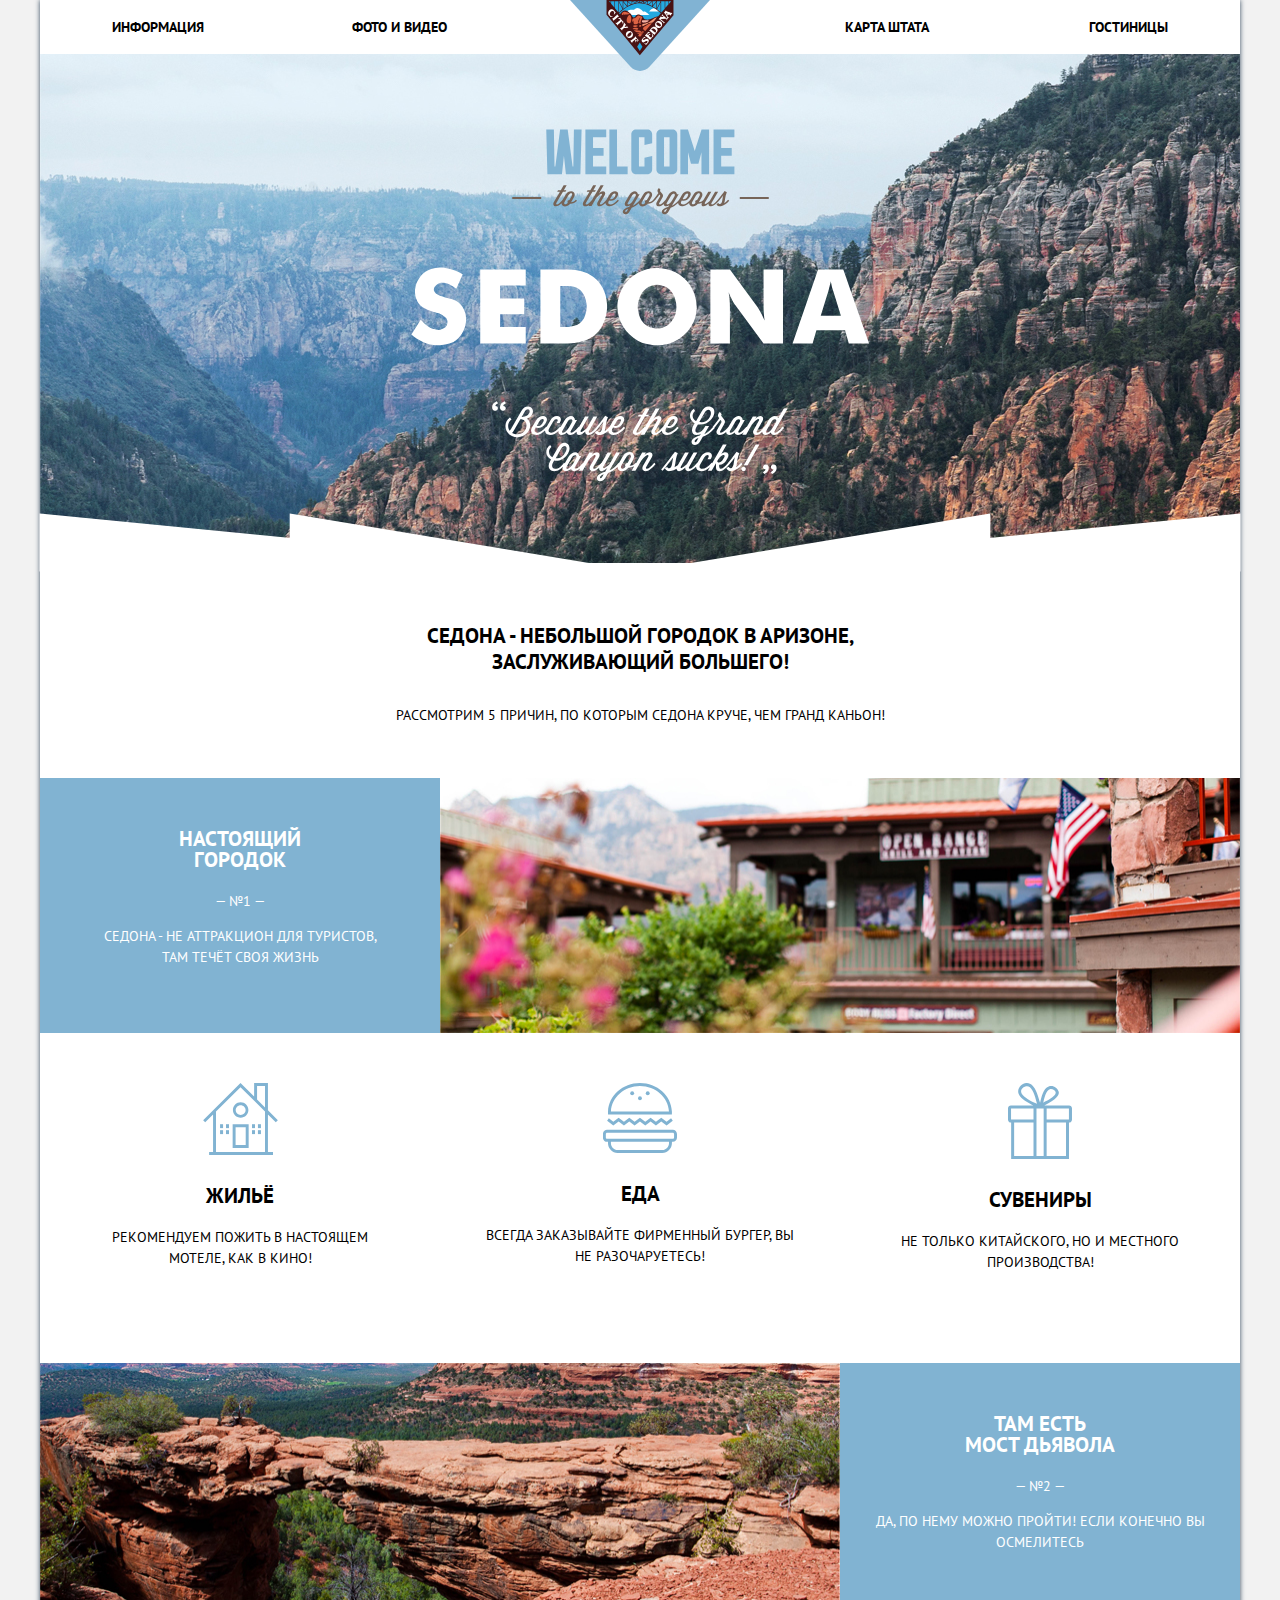
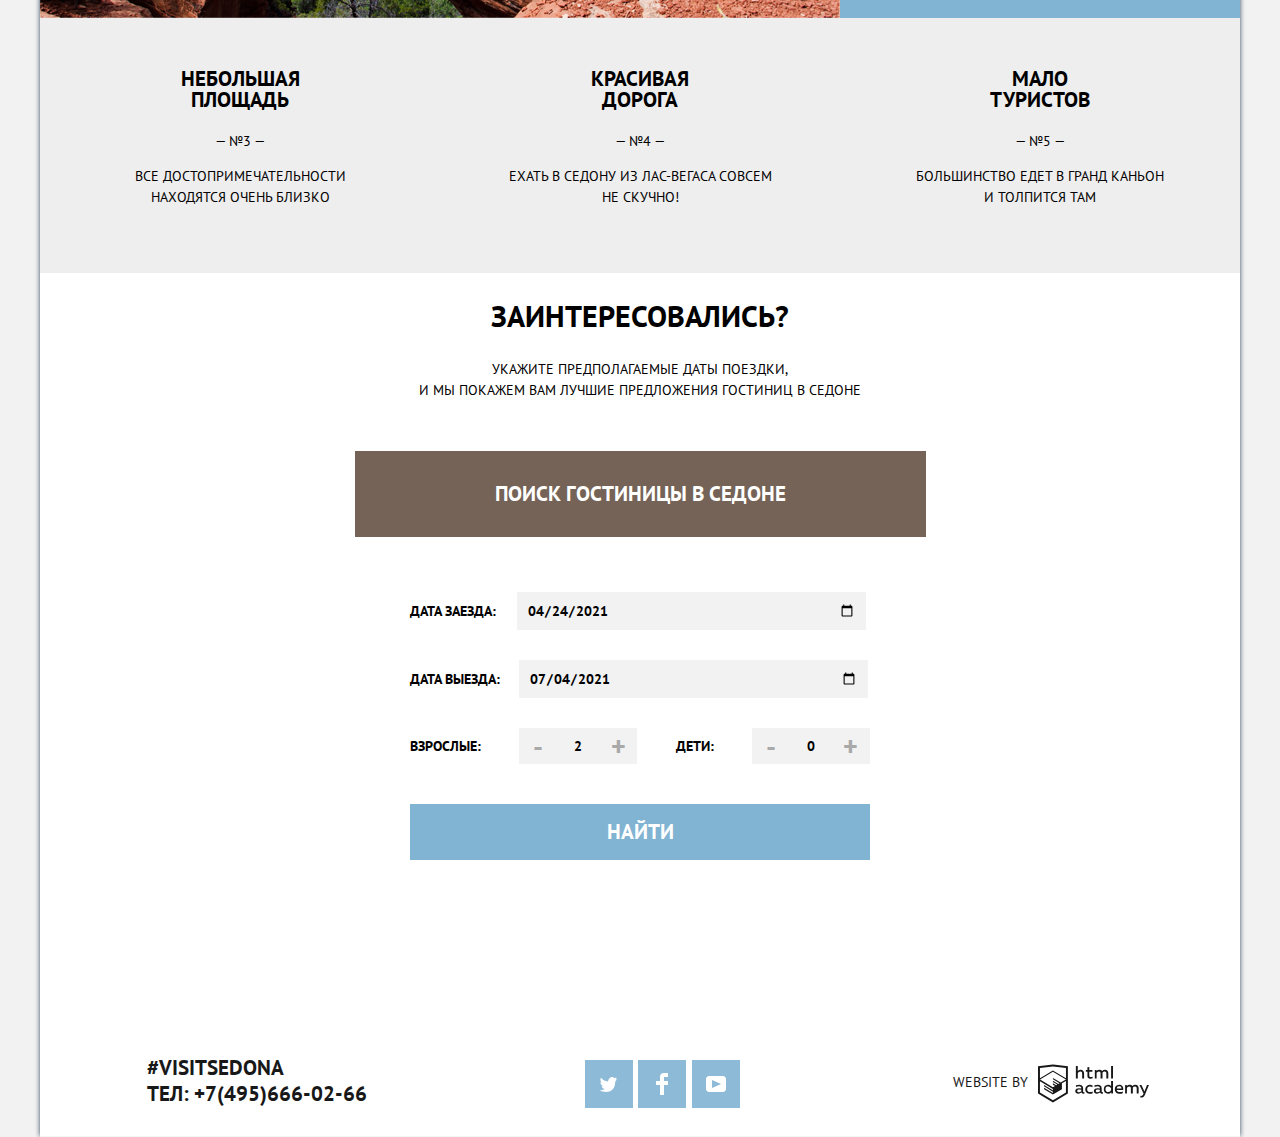
==== commit fac26c55: "добавил карту и спозиционировал подвал" ====
--- a/index.html
+++ b/index.html
@@ -123,7 +123,8 @@
   	  	<h2>Заинтересовались?</h2>
   	  	<p>Укажите предполагаемые даты поездки,<br> и мы покажем вам лучшие предложения гостиниц в седоне</p>
   	  	<button class="button button-brown hotel-search-button" type="button">Поиск гостиницы в Седоне</button>
-        <img src="img/map.jpg" width="1200" height="593" alt="Аризона, Седона">
+        <iframe src="https://www.google.com/maps/embed?pb=!1m18!1m12!1m3!1d192188.04610649942!2d-111.89203594291142!3d34.83849636486744!2m3!1f0!2f0!3f0!3m2!1i1024!2i768!4f13.1!3m3!1m2!1s0x872da132f942b00d%3A0x5548c523fa6c8efd!2z0KHQtdC00L7QvdCwLCDQkNGA0LjQt9C-0L3QsCA4NjMzNiwg0KHQqNCQ!5e0!3m2!1sru!2sru!4v1618935774086!5m2!1sru!2sru" width="1200" height="593" style="border:0;" allowfullscreen="" loading="lazy"></iframe>
+        <p class="map-wrapper"><img src="img/map.jpg" width="1200" height="593" alt="Аризона, Седона"></p>
 
         <section class="popup-search">
           <h2 class="visually-hidden">Форма поиска гостиницы</h2>
@@ -159,7 +160,7 @@
 
   	</main>
 
-  	<footer class="main-footer">
+  	<footer class="index-footer main-footer">
 
       <div class="container">
 
--- a/css/style.css
+++ b/css/style.css
@@ -331,8 +331,28 @@
   margin-bottom: 50px;
 }
 
+.hotel-search .map-wrapper {
+  position: absolute;
+  top: 0;
+  left: 0;
+  z-index: -1;
+
+  margin-top: 239px;
+}
+
 .hotel-search-button {
   padding: 30px 140px;
+}
+
+.index-footer {
+  position: absolute;
+  top: 2630px;
+
+  opacity: 0.9;
+}
+
+.index-footer:hover {
+  opacity: 1;
 }
 
 .main-footer .container {
@@ -461,6 +481,15 @@
   border: none;
 }
 
+.search-form input:hover {
+  background-color: #ebebeb;
+}
+
+.search-form input:focus {
+  background-color: #ffffff;
+  border: 2px solid #e5e5e5;
+}
+
 .search-form label {
   font: inherit;
   font-size: 14px;
@@ -505,6 +534,18 @@
 .search-form input[type="button"] {
   font-size: 28px;
   color: #a9a9a9;
+
+  background-color: #f2f2f2;
+}
+
+.search-form input[type="button"]:hover {
+  color: #000000;
+
+  background-color: #ebebeb;
+}
+
+.search-form input[type="button"]:focus {
+  color: #81b3d2;
 }
 
 .search-form .button {
